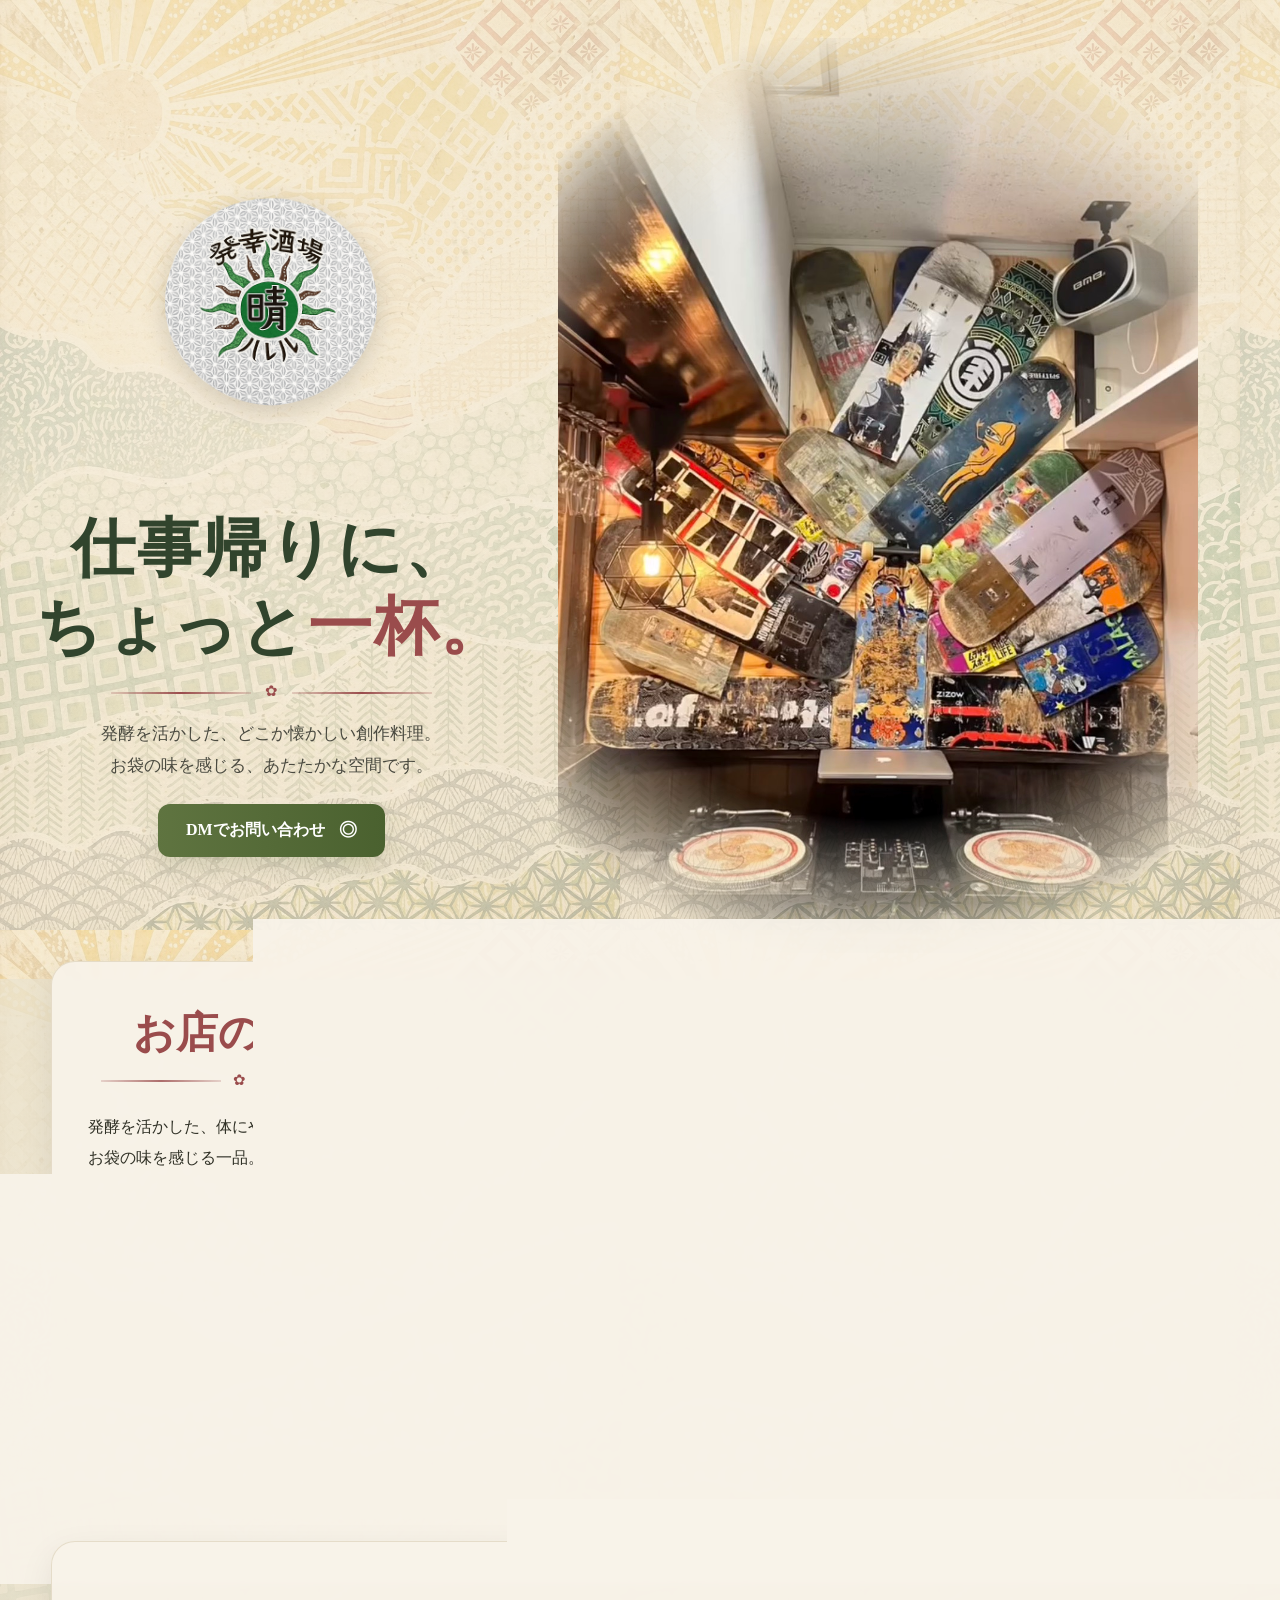
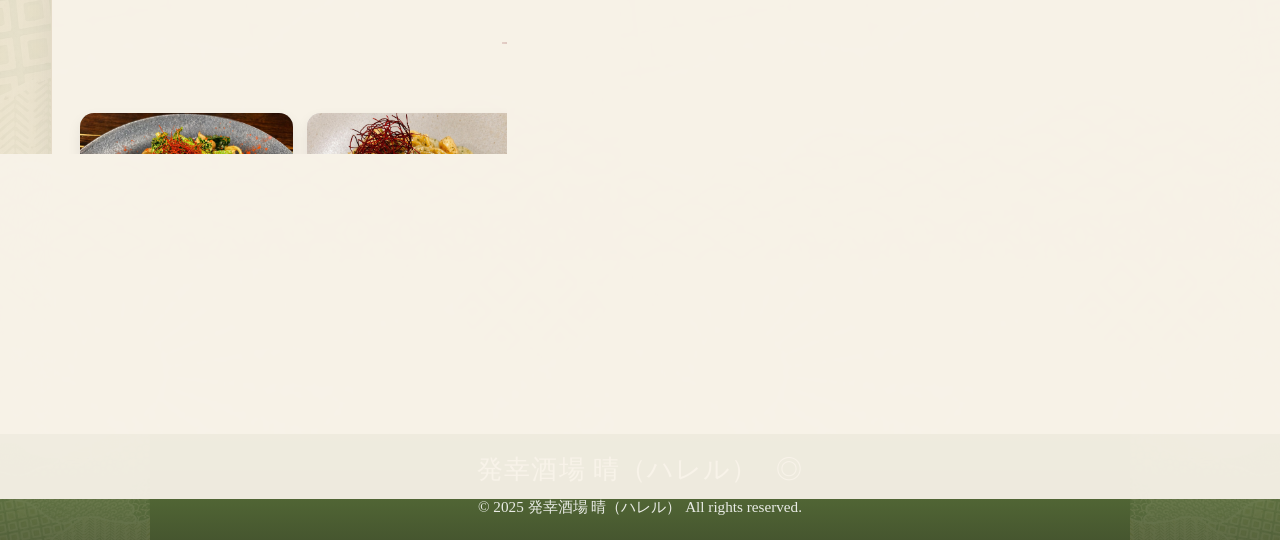
==== index.html @ 7dfde5b2 "Add files via upload" ====
<!DOCTYPE html>
<html lang="ja">
<head>
  <meta charset="UTF-8" />
  <meta name="viewport" content="width=device-width, initial-scale=1.0" />
  <title>発幸酒場 晴（ハレル）</title>
  <link rel="stylesheet" href="style.css" />
</head>
<body>
  <header class="hero">
    <div class="hero-pattern"></div>

    <div class="hero-inner container">
      <div class="hero-copy">

        <img src="logohareru.png" alt="発幸酒場 晴 ロゴ" class="hero-logo-top" />

        <h1>
          仕事帰りに、<br>
          ちょっと<span class="accent">一杯。</span>
        </h1>

        <div class="hero-divider">
          <span></span>
          <i>✿</i>
          <span></span>
        </div>

        <p class="hero-text">
          発酵を活かした、どこか懐かしい創作料理。<br>
          お袋の味を感じる、あたたかな空間です。
        </p>

        <a
          class="button hero-button"
          href="https://www.instagram.com/o.o.hareru.o.o/"
          target="_blank"
          rel="noopener noreferrer"
        >
          DMでお問い合わせ
          <span class="button-icon">◎</span>
        </a>
      </div>

      <div class="hero-visual">
        <img src="image.png" alt="店内写真" class="hero-main-photo" />
      </div>
    </div>
  </header>

  <main class="main-content container">
    <section class="card intro-card">
      <div class="intro-text">
        <h2>お店の魅力</h2>

        <div class="section-divider">
          <span></span>
          <i>✿</i>
          <span></span>
        </div>

        <p>
          発酵を活かした、体にやさしい料理。<br>
          お袋の味を感じる一品。<br><br>
          自然と会話が生まれる距離感。<br>
          初めてでも気軽に立ち寄れる空間です。
        </p>
      </div>

      <div class="intro-image">
        <img src="counter.png" alt="店内カウンター写真" />
      </div>
    </section>

    <section class="card instagram-card" id="instagram">
      <h2>Instagram</h2>

      <div class="section-divider center">
        <span></span>
        <i>✿</i>
        <span></span>
      </div>

      <p class="instagram-lead">最新の料理や店内の様子はこちら</p>

      <div class="insta-gallery">
        <a class="insta-item" href="https://www.instagram.com/p/DUkCSkmCbnB/" target="_blank" rel="noopener noreferrer">
          <img src="insta1.png" alt="Instagram投稿1" />
          <span class="insta-icon">◎</span>
        </a>

        <a class="insta-item" href="https://www.instagram.com/p/DPnCtGzCT6F/" target="_blank" rel="noopener noreferrer">
          <img src="insta2.png" alt="Instagram投稿2" />
          <span class="insta-icon">◎</span>
        </a>

        <a class="insta-item" href="https://www.instagram.com/p/DOKj--diYdX/" target="_blank" rel="noopener noreferrer">
          <img src="insta3.png" alt="Instagram投稿3" />
          <span class="insta-icon">◎</span>
        </a>

        <a class="insta-item" href="https://www.instagram.com/p/DMymsXZzfkd/" target="_blank" rel="noopener noreferrer">
          <img src="insta4.png" alt="Instagram投稿4" />
          <span class="insta-icon">◎</span>
        </a>

        <a class="insta-item" href="https://www.instagram.com/p/DMeZ6A0JCmq/" target="_blank" rel="noopener noreferrer">
          <img src="insta5.png" alt="Instagram投稿5" />
          <span class="insta-icon">◎</span>
        </a>
      </div>

      <a
        class="button instagram-button"
        href="https://www.instagram.com/o.o.hareru.o.o/"
        target="_blank"
        rel="noopener noreferrer"
      >
        Instagramを見る
        <span class="button-arrow">→</span>
      </a>
    </section>
  </main>

  <footer class="footer">
    <div class="footer-inner container">
      <p class="footer-title">
        発幸酒場 晴（ハレル）
        <span>◎</span>
      </p>
      <p class="footer-copy">© 2025 発幸酒場 晴（ハレル） All rights reserved.</p>
    </div>
  </footer>
</body>
</html>
---- style.css ----
:root {
  --bg: #ece5d2;
  --paper: rgba(248, 243, 233, 0.94);
  --green: #556c3d;
  --green-dark: #40522f;
  --red: #9a4c4c;
  --text: #2f3128;
  --muted: #5f5c52;
  --line: rgba(128, 111, 74, 0.2);
  --shadow: 0 12px 35px rgba(0, 0, 0, 0.08);
  --radius: 24px;
}

* {
  box-sizing: border-box;
}

body {
  margin: 0;
  color: var(--text);
  font-family: "Hiragino Mincho ProN", "Yu Mincho", "Noto Serif JP", serif;
  background:
    linear-gradient(rgba(236, 229, 210, 0.88), rgba(236, 229, 210, 0.92)),
    url("pattern_converted.png");
  background-size: auto, 620px;
  background-repeat: repeat;
}

img {
  display: block;
  max-width: 100%;
}

.container {
  width: min(92%, 1320px);
  margin: 0 auto;
}

/* hero */
.hero {
  position: relative;
  overflow: hidden;
  padding: 38px 0 26px;
  min-height: 660px;
}

.hero-logo-top {
  width: 240px;
  margin-bottom: 16px;
  filter: drop-shadow(0 6px 12px rgba(0,0,0,0.15));
}

.hero-pattern {
  position: absolute;
  inset: 0;
  background:
    linear-gradient(rgba(246, 239, 223, 0.72), rgba(246, 239, 223, 0.65)),
    url("pattern_converted.png");
  background-repeat: repeat;
  background-size: auto, 620px;
  opacity: 0.9;
}

.hero-inner {
  position: relative;
  z-index: 1;
  display: grid;
  grid-template-columns: 440px minmax(0, 1fr);
  align-items: center;
  gap: 36px;
}

.hero-copy {
  max-width: 440px;
  display: flex;
  flex-direction: column;
  justify-content: center;
  align-items: center;
  text-align: center;
}

.hero-copy h1 {
  margin: 0;
  font-size: clamp(3.2rem, 5vw, 5rem);
  line-height: 1.22;
  letter-spacing: 0.03em;
  color: #31442d;
  white-space: nowrap;
}

.hero-copy h1 .accent {
  color: var(--red);
}

.hero-text {
  margin: 16px 0 0;
  font-size: 1.08rem;
  line-height: 1.85;
  color: #4a4a40;
  max-width: 420px;
}

.hero-divider {
  display: flex;
  align-items: center;
  justify-content: center;
  gap: 14px;
  margin: 18px 0 0;
  color: var(--red);
}

.hero-divider span {
  display: block;
  width: 140px;
  height: 1.5px;
  background: linear-gradient(
    to right,
    rgba(154, 76, 76, 0.2),
    rgba(154, 76, 76, 1),
    rgba(154, 76, 76, 0.2)
  );
}

.hero-divider i {
  font-style: normal;
  font-size: 0.95rem;
  transform: translateY(-2px);
}

.hero-button {
  margin-top: 22px;
}

.hero-visual {
  position: relative;
  min-height: 570px;
}

.hero-main-photo {
  width: min(100%, 640px);
  margin: 0 auto;
  object-fit: cover;
  filter: saturate(0.98) contrast(1.02);
  mask-image: radial-gradient(circle at center, rgba(0, 0, 0, 1) 58%, rgba(0, 0, 0, 0) 84%);
  -webkit-mask-image: radial-gradient(circle at center, rgba(0, 0, 0, 1) 58%, rgba(0, 0, 0, 0) 84%);
}

/* .hero-logo {
  position: absolute;
  top: 72px;
  left: 50%;
  transform: translateX(-50%);
  width: 200px;
  filter: drop-shadow(0 10px 24px rgba(0, 0, 0, 0.12));
} */

/* buttons */
.button {
  display: inline-flex;
  align-items: center;
  justify-content: center;
  gap: 14px;
  padding: 16px 28px;
  border-radius: 12px;
  background: linear-gradient(90deg, #5f7440 0%, #4a612f 100%);
  color: #fff;
  text-decoration: none;
  font-size: 1rem;
  font-weight: 700;
  box-shadow: 0 10px 20px rgba(85, 108, 61, 0.18);
  transition: transform 0.2s ease, background 0.2s ease;
}

.button:hover {
  transform: translateY(-1px);
  background: linear-gradient(90deg, #4f6336 0%, #3f5229 100%);
}

.button-icon,
.button-arrow {
  font-size: 1.1rem;
  line-height: 1;
}

/* main */
.main-content {
  position: relative;
  z-index: 2;
  margin-top: -18px;
  padding-bottom: 0;
}

.card {
  background: var(--paper);
  border: 1px solid rgba(194, 178, 142, 0.35);
  border-radius: var(--radius);
  box-shadow: var(--shadow);
  backdrop-filter: blur(2px);
}

/* intro */
.intro-card {
  display: grid;
  grid-template-columns: 320px minmax(0, 1fr);
  gap: 34px;
  padding: 28px;
  margin-bottom: 22px;
}

.intro-text {
  padding: 18px 10px 18px 8px;
}

.intro-text h2,
.instagram-card h2 {
  margin: 0;
  text-align: center;
  color: var(--red);
  font-size: clamp(2rem, 3.3vw, 3rem);
  line-height: 1.2;
}

.section-divider {
  display: flex;
  align-items: center;
  gap: 12px;
  margin: 20px 0 0;
  color: var(--red);
}

.section-divider span {
  display: block;
  height: 1.5px;
  width: 120px;
  background: linear-gradient(
    to right,
    rgba(154, 76, 76, 0.2),
    rgba(154, 76, 76, 0.8),
    rgba(154, 76, 76, 0.2)
  );
}

.section-divider i {
  font-style: normal;
  font-size: 0.95rem;
  transform: translateY(-1px);
}

.intro-text .section-divider,
.section-divider.center {
  justify-content: center;
  margin-top: 14px;
}

.intro-text p {
  margin: 22px 0 0;
  font-size: 1rem;
  line-height: 1.9;
  color: #303126;
}

.intro-image img {
  width: 100%;
  height: 500px;
  object-fit: cover;
  object-position: bottom;
  border-radius: 20px;
}

/* instagram */
.instagram-card {
  padding: 28px 28px 30px;
  text-align: center;
}

.instagram-lead {
  margin: 16px 0 22px;
  font-size: 1.05rem;
  color: #424237;
}

.insta-gallery {
  display: grid;
  grid-template-columns: repeat(5, minmax(0, 1fr));
  gap: 14px;
  margin-top: 22px;
}

.insta-item {
  position: relative;
  display: block;
  overflow: hidden;
  border-radius: 14px;
  text-decoration: none;
  aspect-ratio: 1 / 1;
  background: #ddd;
  box-shadow: 0 6px 14px rgba(0, 0, 0, 0.08);
}

.insta-item img {
  width: 100%;
  height: 100%;
  object-fit: cover;
  transition: transform 0.25s ease;
}

.insta-item:hover img {
  transform: scale(1.04);
}

.insta-icon {
  position: absolute;
  right: 10px;
  bottom: 10px;
  width: 28px;
  height: 28px;
  border-radius: 999px;
  background: rgba(0, 0, 0, 0.55);
  color: #fff;
  display: flex;
  align-items: center;
  justify-content: center;
  font-size: 0.85rem;
}

.instagram-button {
  margin: 24px auto 0;
  min-width: 340px;
}

/* footer */
.footer {
  margin-top: 0;
  position: relative;
  overflow: hidden;
  background: linear-gradient(180deg, #617d3d 0%, #46562f 100%);
  color: #fff;
}

.footer::before,
.footer::after {
  content: "";
  position: absolute;
  bottom: -20px;
  width: 180px;
  height: 180px;
  background: url("pattern_converted.png") center/cover no-repeat;
  opacity: 0.16;
  filter: grayscale(0.2);
}

.footer::before {
  left: -30px;
}

.footer::after {
  right: -30px;
  transform: scaleX(-1);
}

.footer-inner {
  position: relative;
  z-index: 1;
  padding: 18px 0 22px;
  text-align: center;
}

.footer-title {
  margin: 0;
  font-size: 1.6rem;
  letter-spacing: 0.04em;
  color: #f8f2e7;
}

.footer-title span {
  margin-left: 10px;
}

.footer-copy {
  margin: 10px 0 0;
  font-size: 0.95rem;
  color: rgba(255, 255, 255, 0.88);
}

/* responsive */
@media (max-width: 1200px) {
  .hero-inner {
    grid-template-columns: 1fr;
    text-align: center;
  }

  .hero-copy {
    padding-top: 18px;
  }

  .hero-visual {
    min-height: auto;
  }

  .hero-logo {
    top: 50px;
  }

  .hero-main-photo {
    width: min(100%, 560px);
  }

  .intro-card {
    grid-template-columns: 1fr;
  }

  .insta-gallery {
    grid-template-columns: repeat(3, minmax(0, 1fr));
  }
}

@media (max-width: 767px) {
  body {
    background-size: auto, 420px;
  }

  .hero {
    min-height: auto;
    padding: 24px 0 20px;
  }

  .hero-inner {
    gap: 18px;
  }

  .hero-copy {
    order: 2;
    padding-top: 0;
  }

  .hero-visual {
    order: 1;
  }

  .hero-copy h1 {
    font-size: 2.5rem;
    white-space: normal;
  }

  .hero-divider span,
  .section-divider span {
    width: 72px;
  }

  .hero-main-photo {
    width: 100%;
  }

  .hero-logo {
    top: 34px;
    width: 150px;
  }

  .button,
  .instagram-button {
    width: 100%;
    min-width: 0;
  }

  .intro-card,
  .instagram-card {
    padding: 20px;
  }

  .intro-text p,
  .instagram-lead,
  .hero-text {
    font-size: 1rem;
  }

  .insta-gallery {
    grid-template-columns: repeat(2, minmax(0, 1fr));
    gap: 10px;
  }

  .footer-title {
    font-size: 1.3rem;
  }

  .footer-copy {
    font-size: 0.85rem;
  }
}
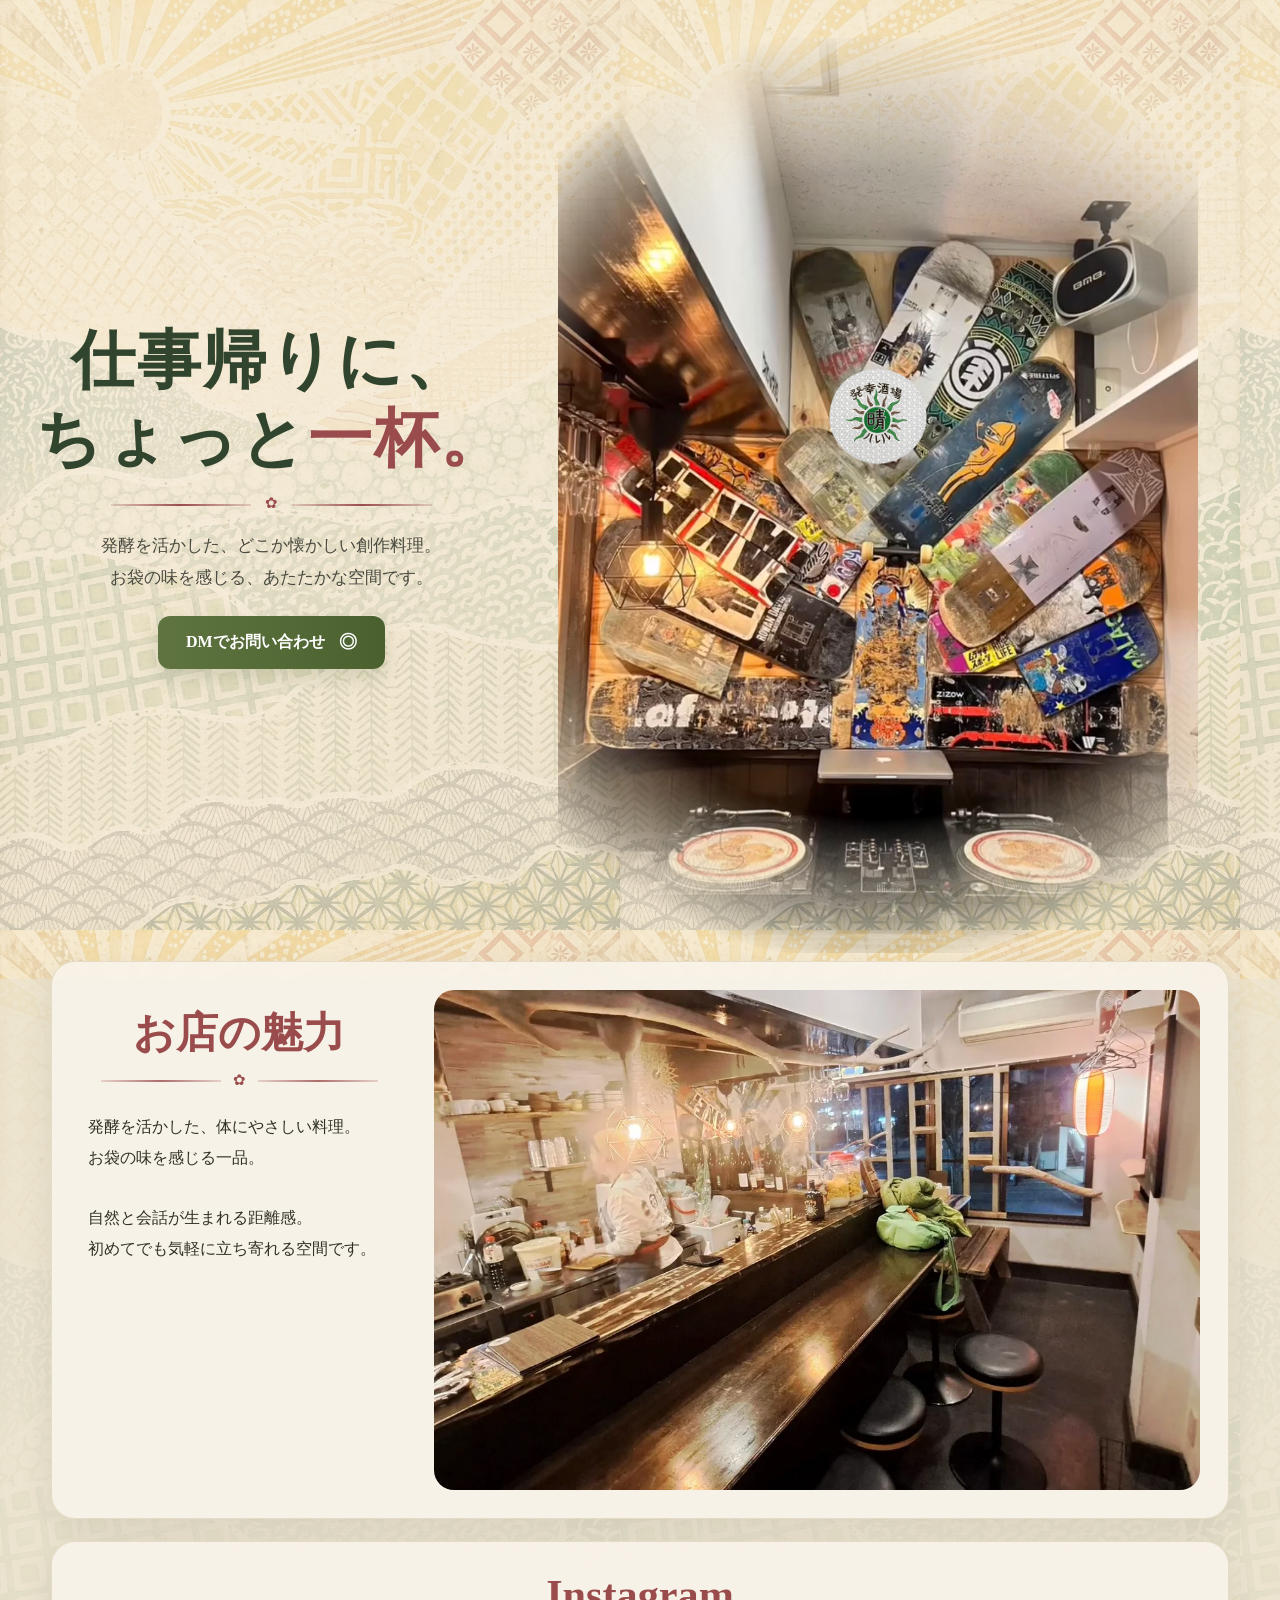
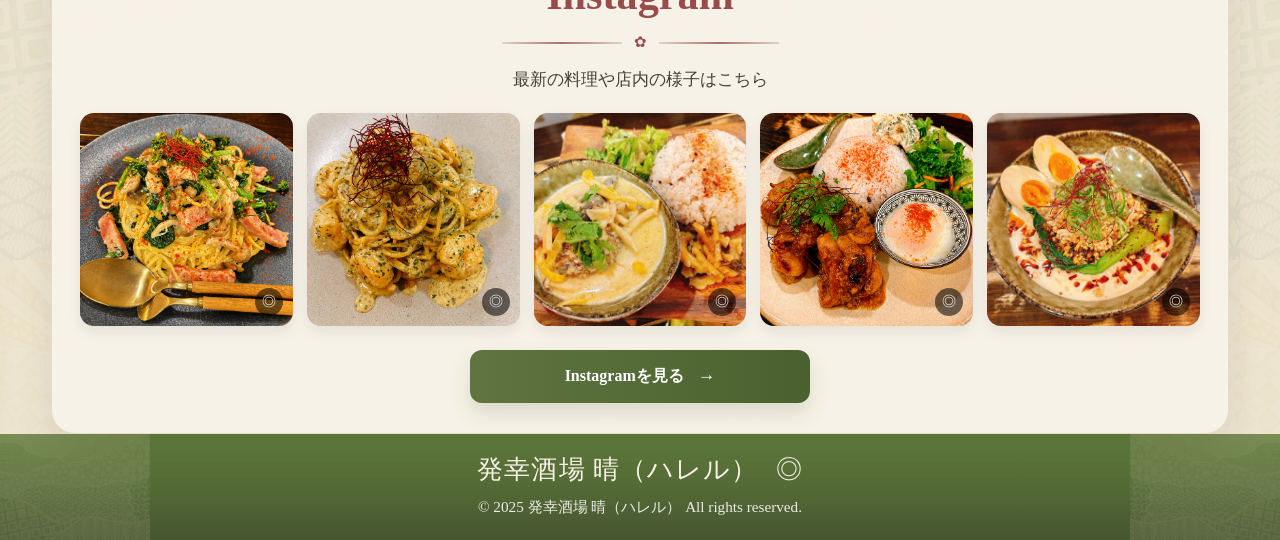
==== commit 3bf4c43f: "Add files via upload" ====
--- a/index.html
+++ b/index.html
@@ -12,8 +12,6 @@
 
     <div class="hero-inner container">
       <div class="hero-copy">
-
-        <img src="logohareru.png" alt="発幸酒場 晴 ロゴ" class="hero-logo-top" />
 
         <h1>
           仕事帰りに、<br>
@@ -44,6 +42,7 @@
 
       <div class="hero-visual">
         <img src="image.png" alt="店内写真" class="hero-main-photo" />
+        <img src="logohareru.png" alt="発幸酒場 晴 ロゴ" class="hero-logo" />
       </div>
     </div>
   </header>
--- a/style.css
+++ b/style.css
@@ -44,12 +44,6 @@
   min-height: 660px;
 }
 
-.hero-logo-top {
-  width: 240px;
-  margin-bottom: 16px;
-  filter: drop-shadow(0 6px 12px rgba(0,0,0,0.15));
-}
-
 .hero-pattern {
   position: absolute;
   inset: 0;
@@ -136,6 +130,7 @@
   min-height: 570px;
 }
 
+
 .hero-main-photo {
   width: min(100%, 640px);
   margin: 0 auto;
@@ -145,14 +140,15 @@
   -webkit-mask-image: radial-gradient(circle at center, rgba(0, 0, 0, 1) 58%, rgba(0, 0, 0, 0) 84%);
 }
 
-/* .hero-logo {
+.hero-logo {
   position: absolute;
-  top: 72px;
+  top: 42%;
   left: 50%;
-  transform: translateX(-50%);
-  width: 200px;
-  filter: drop-shadow(0 10px 24px rgba(0, 0, 0, 0.12));
-} */
+  transform: translate(-50%, -50%);
+  width: 110px;
+  z-index: 2;
+  filter: drop-shadow(0 10px 24px rgba(0, 0, 0, 0.15));
+}
 
 /* buttons */
 .button {
@@ -195,7 +191,9 @@
   border: 1px solid rgba(194, 178, 142, 0.35);
   border-radius: var(--radius);
   box-shadow: var(--shadow);
+
   backdrop-filter: blur(2px);
+  -webkit-backdrop-filter: blur(2px);
 }
 
 /* intro */
@@ -397,13 +395,21 @@
     min-height: auto;
   }
 
-  .hero-logo {
-    top: 50px;
-  }
-
   .hero-main-photo {
     width: min(100%, 560px);
   }
+
+  .hero-logo {
+  position: absolute;
+  top: 40%;
+  left: 50%;
+  transform: translate(-50%, -50%);
+  
+  width: 110px;
+  z-index: 2;
+
+  filter: drop-shadow(0 12px 28px rgba(0, 0, 0, 0.25));
+}
 
   .intro-card {
     grid-template-columns: 1fr;
@@ -435,6 +441,7 @@
 
   .hero-visual {
     order: 1;
+    min-height: auto;
   }
 
   .hero-copy h1 {
@@ -452,8 +459,13 @@
   }
 
   .hero-logo {
-    top: 34px;
-    width: 150px;
+    width: 82px;
+    top: 40%;
+  }
+
+  .hero-button {
+    margin-top: 22px;
+    margin-bottom: 36px;
   }
 
   .button,
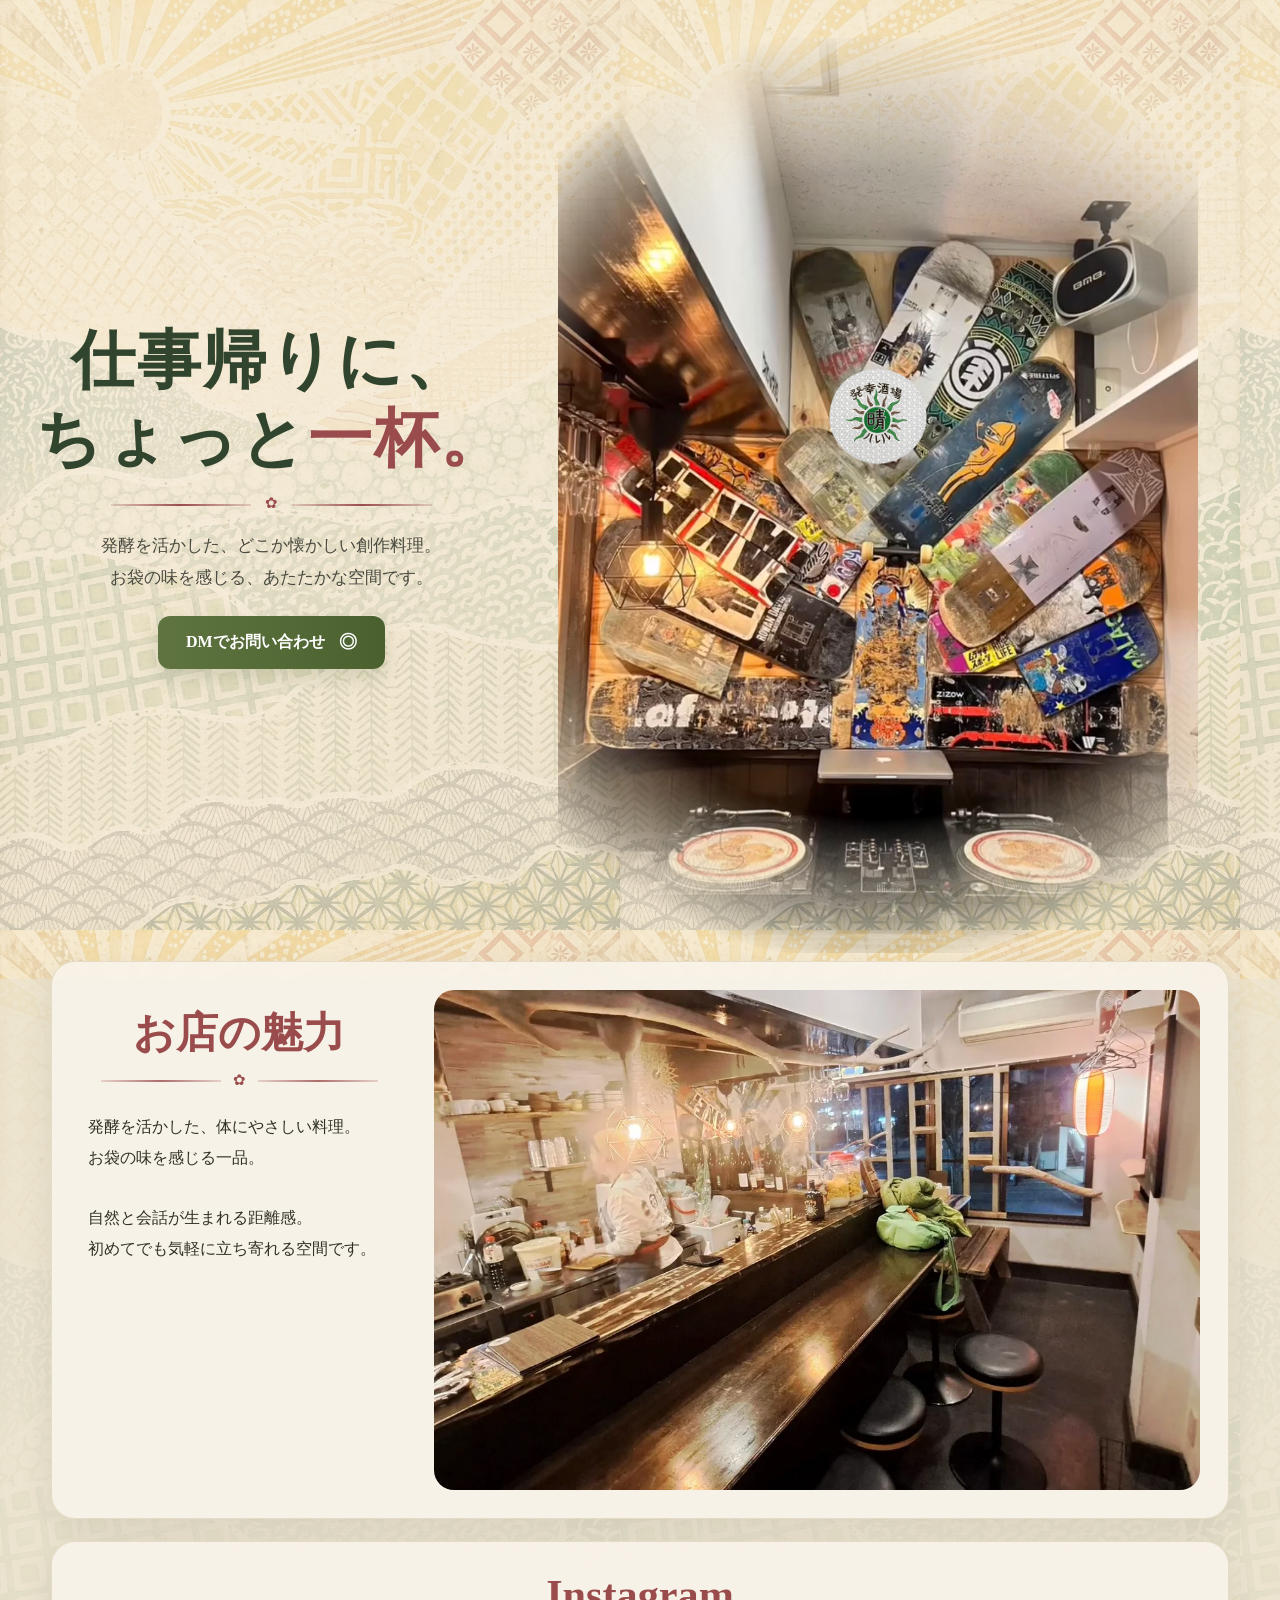
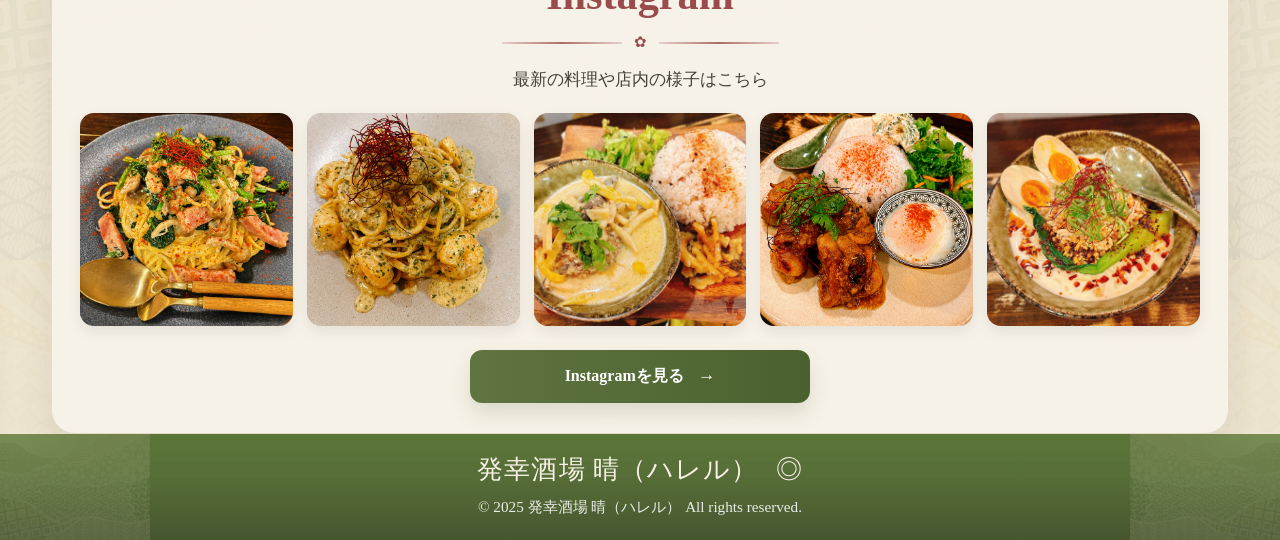
==== commit c8a6778e: "Add files via upload" ====
--- a/index.html
+++ b/index.html
@@ -85,27 +85,22 @@
       <div class="insta-gallery">
         <a class="insta-item" href="https://www.instagram.com/p/DUkCSkmCbnB/" target="_blank" rel="noopener noreferrer">
           <img src="insta1.png" alt="Instagram投稿1" />
-          <span class="insta-icon">◎</span>
         </a>
 
         <a class="insta-item" href="https://www.instagram.com/p/DPnCtGzCT6F/" target="_blank" rel="noopener noreferrer">
           <img src="insta2.png" alt="Instagram投稿2" />
-          <span class="insta-icon">◎</span>
         </a>
 
         <a class="insta-item" href="https://www.instagram.com/p/DOKj--diYdX/" target="_blank" rel="noopener noreferrer">
           <img src="insta3.png" alt="Instagram投稿3" />
-          <span class="insta-icon">◎</span>
         </a>
 
         <a class="insta-item" href="https://www.instagram.com/p/DMymsXZzfkd/" target="_blank" rel="noopener noreferrer">
           <img src="insta4.png" alt="Instagram投稿4" />
-          <span class="insta-icon">◎</span>
         </a>
 
         <a class="insta-item" href="https://www.instagram.com/p/DMeZ6A0JCmq/" target="_blank" rel="noopener noreferrer">
           <img src="insta5.png" alt="Instagram投稿5" />
-          <span class="insta-icon">◎</span>
         </a>
       </div>
 
@@ -131,4 +126,4 @@
     </div>
   </footer>
 </body>
-</html>+</html>
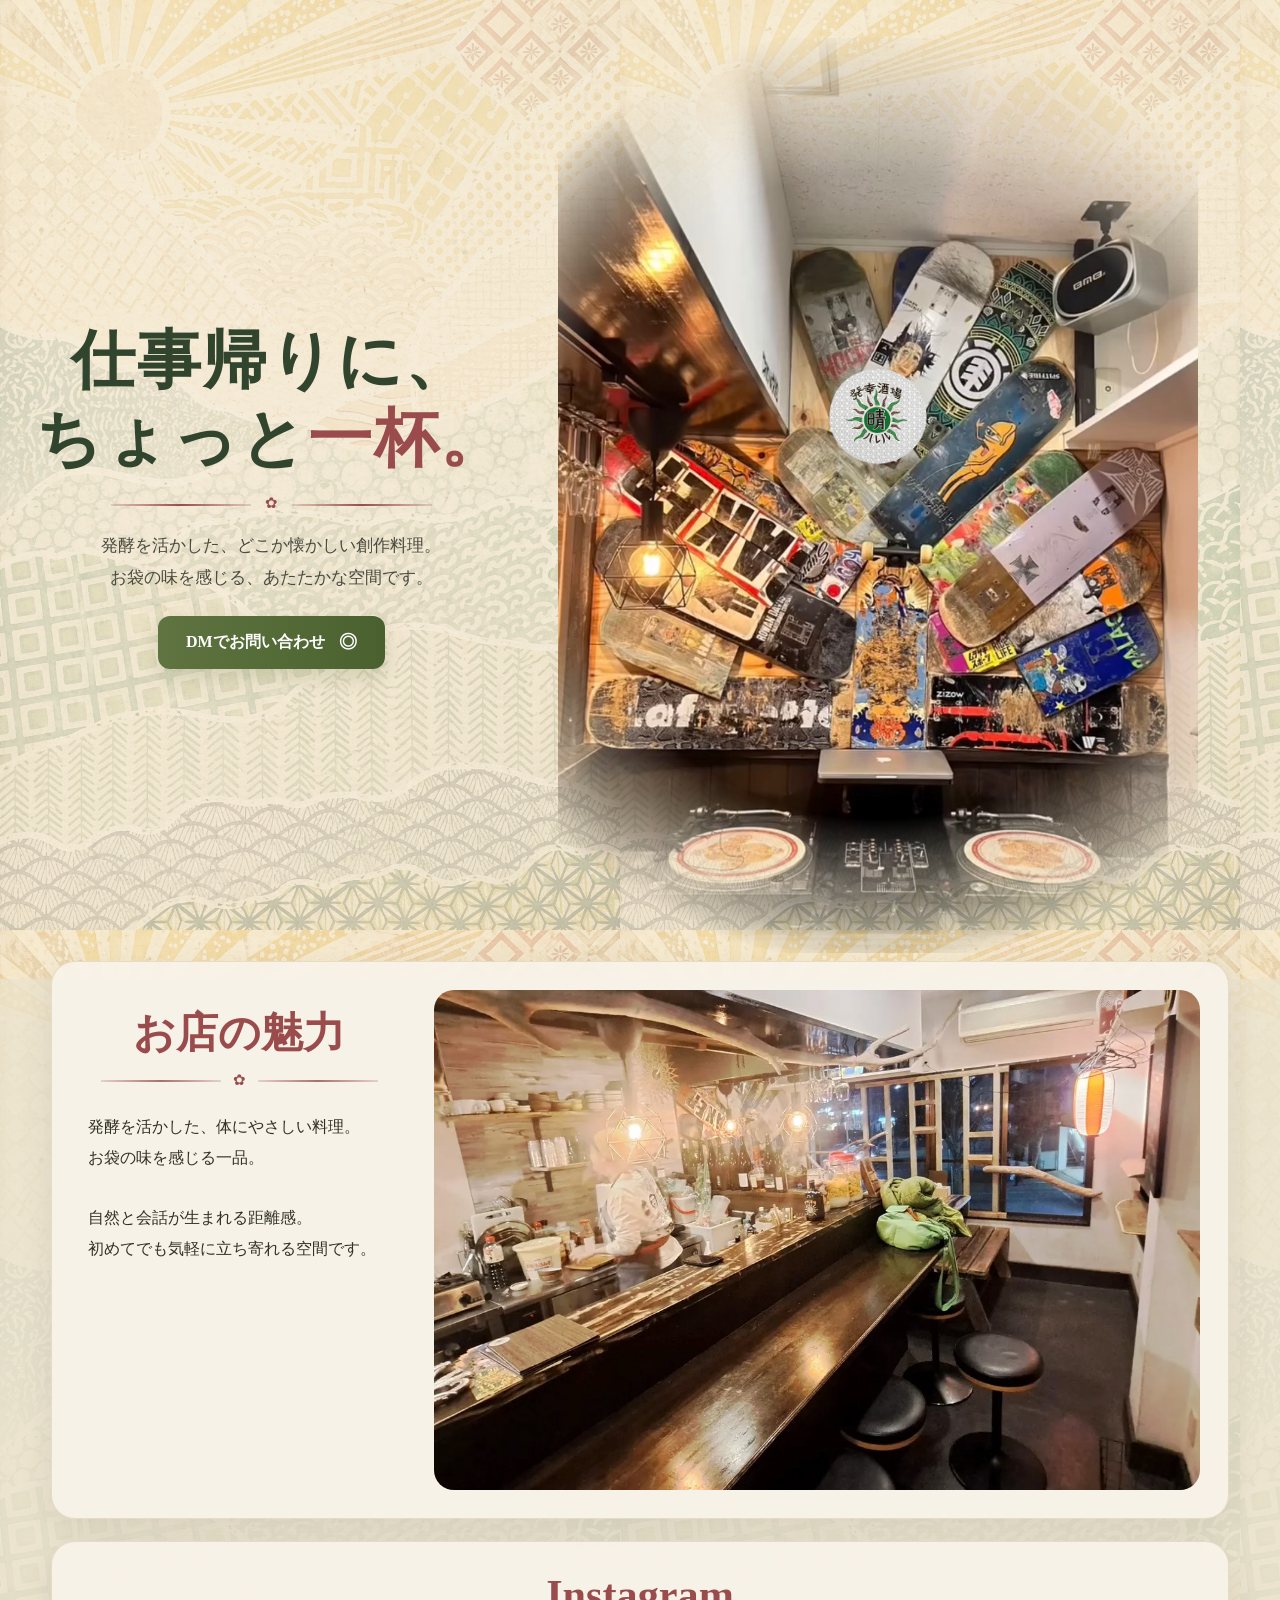
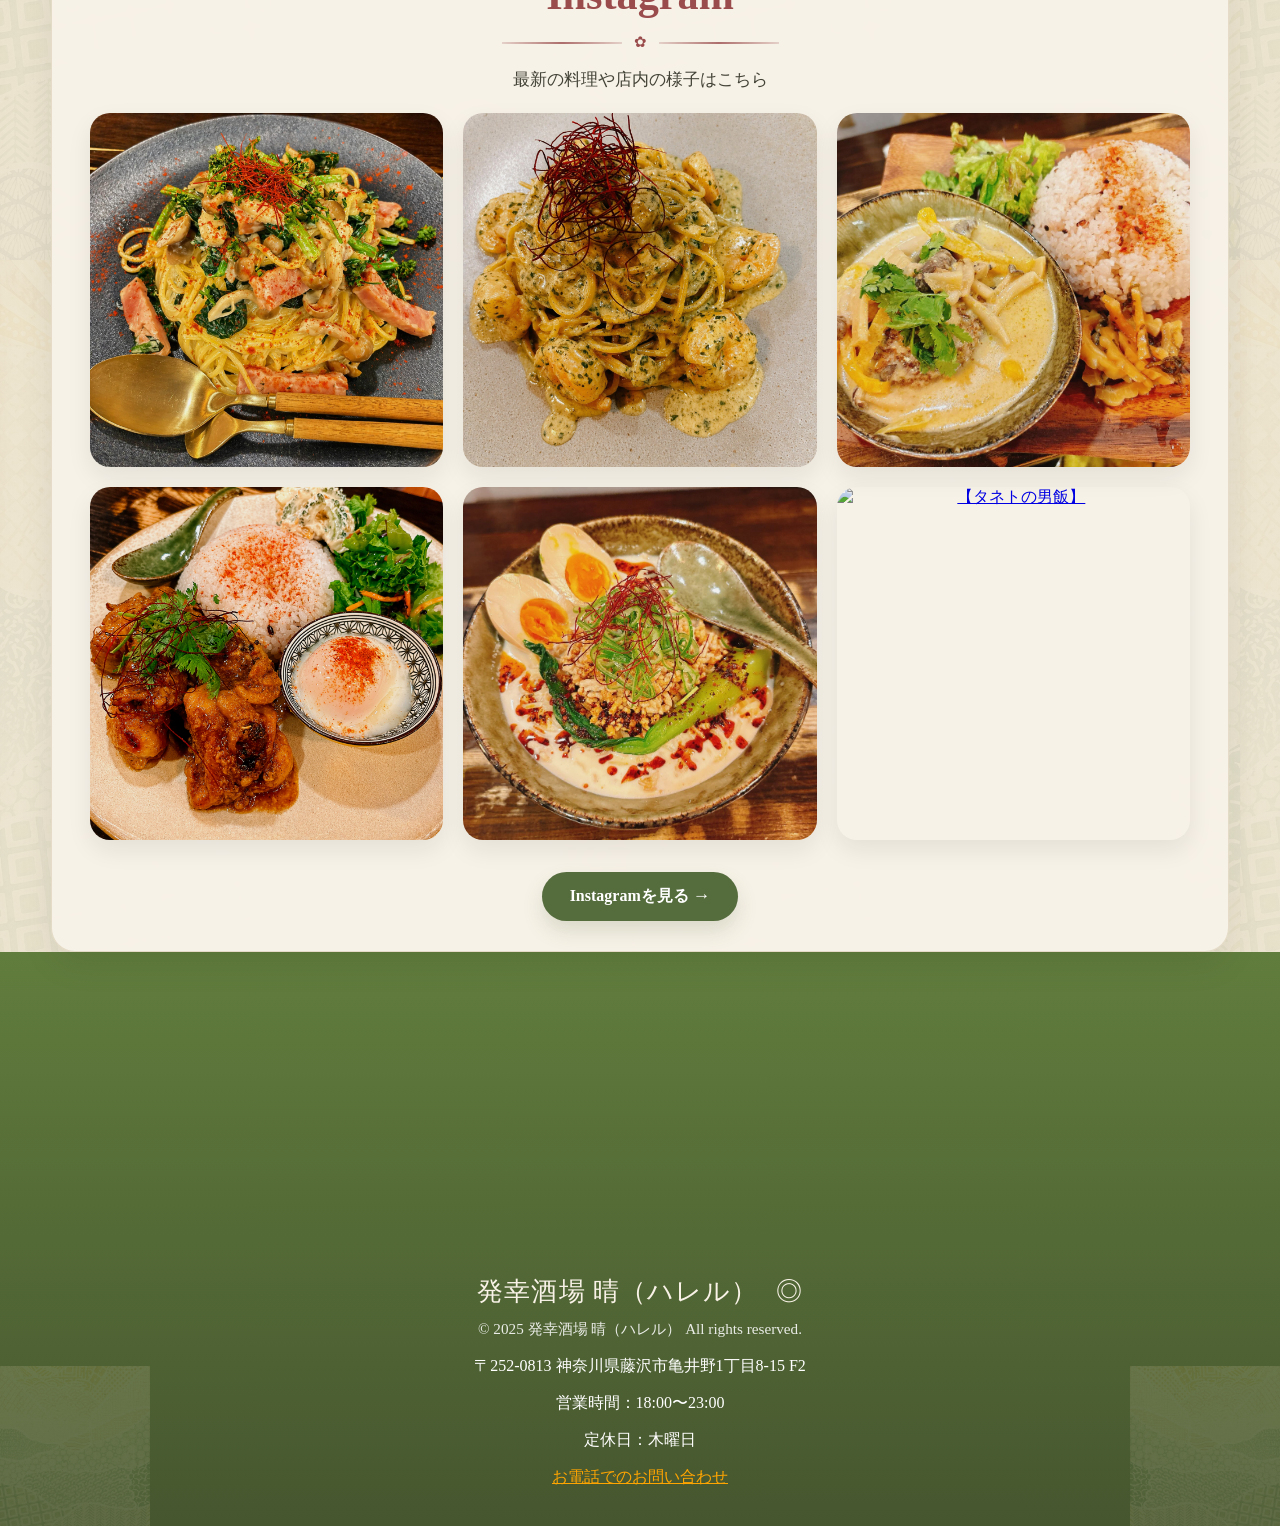
==== commit 47c284ea: "Add files via upload" ====
--- a/index.html
+++ b/index.html
@@ -3,9 +3,25 @@
 <head>
   <meta charset="UTF-8" />
   <meta name="viewport" content="width=device-width, initial-scale=1.0" />
-  <title>発幸酒場 晴（ハレル）</title>
+
+  <title>発幸酒場 晴（ハレル）｜六会日大前駅近くの居酒屋</title>
+  <meta name="description" content="六会日大前駅徒歩3分。発酵を活かした体にやさしい料理と日替わりメニュー、お酒が楽しめる発幸酒場 晴（ハレル）。仕事帰りに気軽に立ち寄れる居酒屋です。" />
+  <link rel="canonical" href="https://nozojj.github.io/hareru-izakaya-site/" />
+
+  <meta property="og:title" content="発幸酒場 晴（ハレル）｜六会日大前駅近くの居酒屋" />
+  <meta property="og:description" content="発酵を活かした体にやさしい料理と日替わりメニュー、お酒が楽しめる居酒屋。" />
+  <meta property="og:image" content="https://nozojj.github.io/hareru-izakaya-site/ogp.jpg" />
+  <meta property="og:url" content="https://nozojj.github.io/hareru-izakaya-site/" />
+  <meta property="og:type" content="website" />
+  <meta property="og:site_name" content="発幸酒場 晴（ハレル）" />
+  <meta property="og:locale" content="ja_JP" />
+
+  <meta name="twitter:card" content="summary_large_image" />
+
+  <link rel="icon" type="image/png" href="favicon.png" />
   <link rel="stylesheet" href="style.css" />
 </head>
+
 <body>
   <header class="hero">
     <div class="hero-pattern"></div>
@@ -83,24 +99,28 @@
       <p class="instagram-lead">最新の料理や店内の様子はこちら</p>
 
       <div class="insta-gallery">
-        <a class="insta-item" href="https://www.instagram.com/p/DUkCSkmCbnB/" target="_blank" rel="noopener noreferrer">
-          <img src="insta1.png" alt="Instagram投稿1" />
+        <a class="insta-item" href="https://www.instagram.com/o.o.hareru.o.o/" target="_blank" rel="noopener noreferrer">
+          <img src="insta1.png" alt="【タネトの男飯】" />
         </a>
 
-        <a class="insta-item" href="https://www.instagram.com/p/DPnCtGzCT6F/" target="_blank" rel="noopener noreferrer">
-          <img src="insta2.png" alt="Instagram投稿2" />
+        <a class="insta-item" href="https://www.instagram.com/o.o.hareru.o.o/" target="_blank" rel="noopener noreferrer">
+          <img src="insta2.png" alt="自家製バジルペースト 和風にんにくエビクリームジェノベーゼパスタ" />
         </a>
 
-        <a class="insta-item" href="https://www.instagram.com/p/DOKj--diYdX/" target="_blank" rel="noopener noreferrer">
-          <img src="insta3.png" alt="Instagram投稿3" />
+        <a class="insta-item" href="https://www.instagram.com/o.o.hareru.o.o/" target="_blank" rel="noopener noreferrer">
+          <img src="insta3.png" alt="きのこ味噌グリーンカレー 煮込みハンバーグ" />
         </a>
 
-        <a class="insta-item" href="https://www.instagram.com/p/DMymsXZzfkd/" target="_blank" rel="noopener noreferrer">
-          <img src="insta4.png" alt="Instagram投稿4" />
+        <a class="insta-item" href="https://www.instagram.com/o.o.hareru.o.o/" target="_blank" rel="noopener noreferrer">
+          <img src="insta4.png" alt="醤油麹タンドリーチキン" />
         </a>
 
-        <a class="insta-item" href="https://www.instagram.com/p/DMeZ6A0JCmq/" target="_blank" rel="noopener noreferrer">
-          <img src="insta5.png" alt="Instagram投稿5" />
+        <a class="insta-item" href="https://www.instagram.com/o.o.hareru.o.o/" target="_blank" rel="noopener noreferrer">
+          <img src="insta5.png" alt="冷やし豆乳たんたん麺" />
+        </a>
+
+        <a class="insta-item" href="https://www.instagram.com/o.o.hareru.o.o/" target="_blank" rel="noopener noreferrer">
+          <img src="insta6.png" alt="【タネトの男飯】" />
         </a>
       </div>
 
@@ -118,11 +138,16 @@
 
   <footer class="footer">
     <div class="footer-inner container">
+      <iframe src="https://www.google.com/maps/embed?pb=!1m18!1m12!1m3!1d203.3039833278567!2d139.47133561794013!3d35.38383555094961!2m3!1f0!2f0!3f0!3m2!1i1024!2i768!4f13.1!3m3!1m2!1s0x601851a195106abb%3A0xd356139237eff7a1!2z55m65bm46YWS5aC0IOaZtOOAkOODj-ODrOODq-OAkQ!5e0!3m2!1sja!2sjp!4v1776880212217!5m2!1sja!2sjp" width="100%" height="300" style="border:0;" allowfullscreen="" loading="lazy" referrerpolicy="no-referrer-when-downgrade"></iframe>
       <p class="footer-title">
         発幸酒場 晴（ハレル）
         <span>◎</span>
       </p>
       <p class="footer-copy">© 2025 発幸酒場 晴（ハレル） All rights reserved.</p>
+      <p>〒252-0813 神奈川県藤沢市亀井野1丁目8-15 F2</p>
+      <p>営業時間：18:00〜23:00</p>
+      <p>定休日：木曜日</p>
+      <p><a href="tel:0466669633" class="footer-address">お電話でのお問い合わせ</a></p>
     </div>
   </footer>
 </body>
--- a/style.css
+++ b/style.css
@@ -25,6 +25,8 @@
   background-size: auto, 620px;
   background-repeat: repeat;
 }
+
+
 
 img {
   display: block;
@@ -278,32 +280,48 @@
 }
 
 .insta-gallery {
+  max-width: 1100px;
+  margin: 0 auto;
   display: grid;
-  grid-template-columns: repeat(5, minmax(0, 1fr));
-  gap: 14px;
-  margin-top: 22px;
+  grid-template-columns: repeat(3, 1fr);
+  gap: 20px;
 }
 
 .insta-item {
-  position: relative;
   display: block;
   overflow: hidden;
-  border-radius: 14px;
-  text-decoration: none;
-  aspect-ratio: 1 / 1;
-  background: #ddd;
-  box-shadow: 0 6px 14px rgba(0, 0, 0, 0.08);
+  border-radius: 20px;
+  box-shadow: 0 10px 24px rgba(0, 0, 0, 0.08);
 }
 
 .insta-item img {
   width: 100%;
   height: 100%;
+  aspect-ratio: 1 / 1;
   object-fit: cover;
-  transition: transform 0.25s ease;
+  display: block;
+  transition: transform 0.4s ease;
+  filter: brightness(0.95);
 }
 
 .insta-item:hover img {
-  transform: scale(1.04);
+  transform: scale(1.05);
+}
+
+/* ボタン */
+.instagram-button {
+  display: inline-block;
+  margin: 32px auto 0;
+  padding: 14px 28px;
+  border-radius: 999px;
+  background: #556c3d;
+  color: #fff;
+  text-decoration: none;
+  font-weight: bold;
+}
+
+.instagram-button:hover {
+  background: #40522f;
 }
 
 .insta-icon {
@@ -321,10 +339,6 @@
   font-size: 0.85rem;
 }
 
-.instagram-button {
-  margin: 24px auto 0;
-  min-width: 340px;
-}
 
 /* footer */
 .footer {
@@ -380,6 +394,11 @@
   color: rgba(255, 255, 255, 0.88);
 }
 
+.footer-address {
+  color: orange;
+}
+
+
 /* responsive */
 @media (max-width: 1200px) {
   .hero-inner {
@@ -420,7 +439,7 @@
   }
 }
 
-@media (max-width: 767px) {
+@media (max-width: 768px) {
   body {
     background-size: auto, 420px;
   }
@@ -486,8 +505,8 @@
   }
 
   .insta-gallery {
-    grid-template-columns: repeat(2, minmax(0, 1fr));
-    gap: 10px;
+    grid-template-columns: 1fr;
+    gap: 12px;
   }
 
   .footer-title {
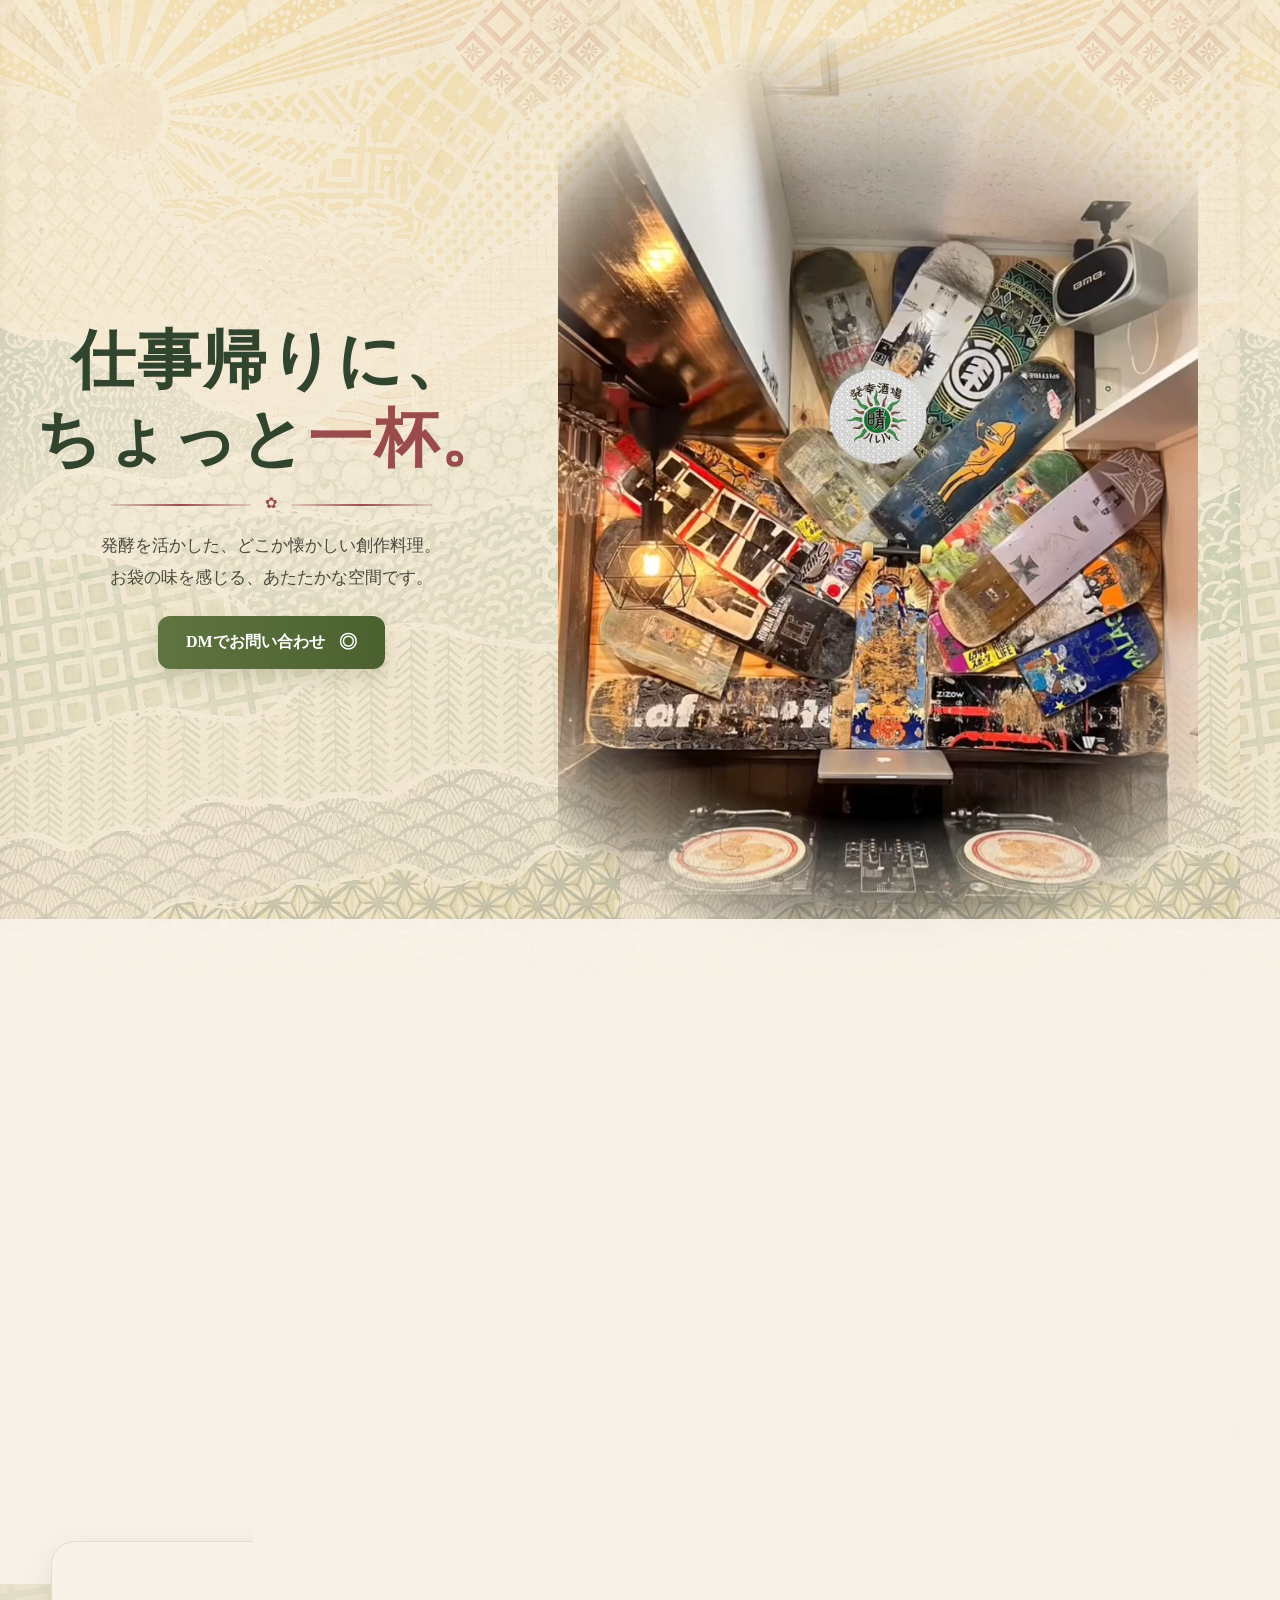
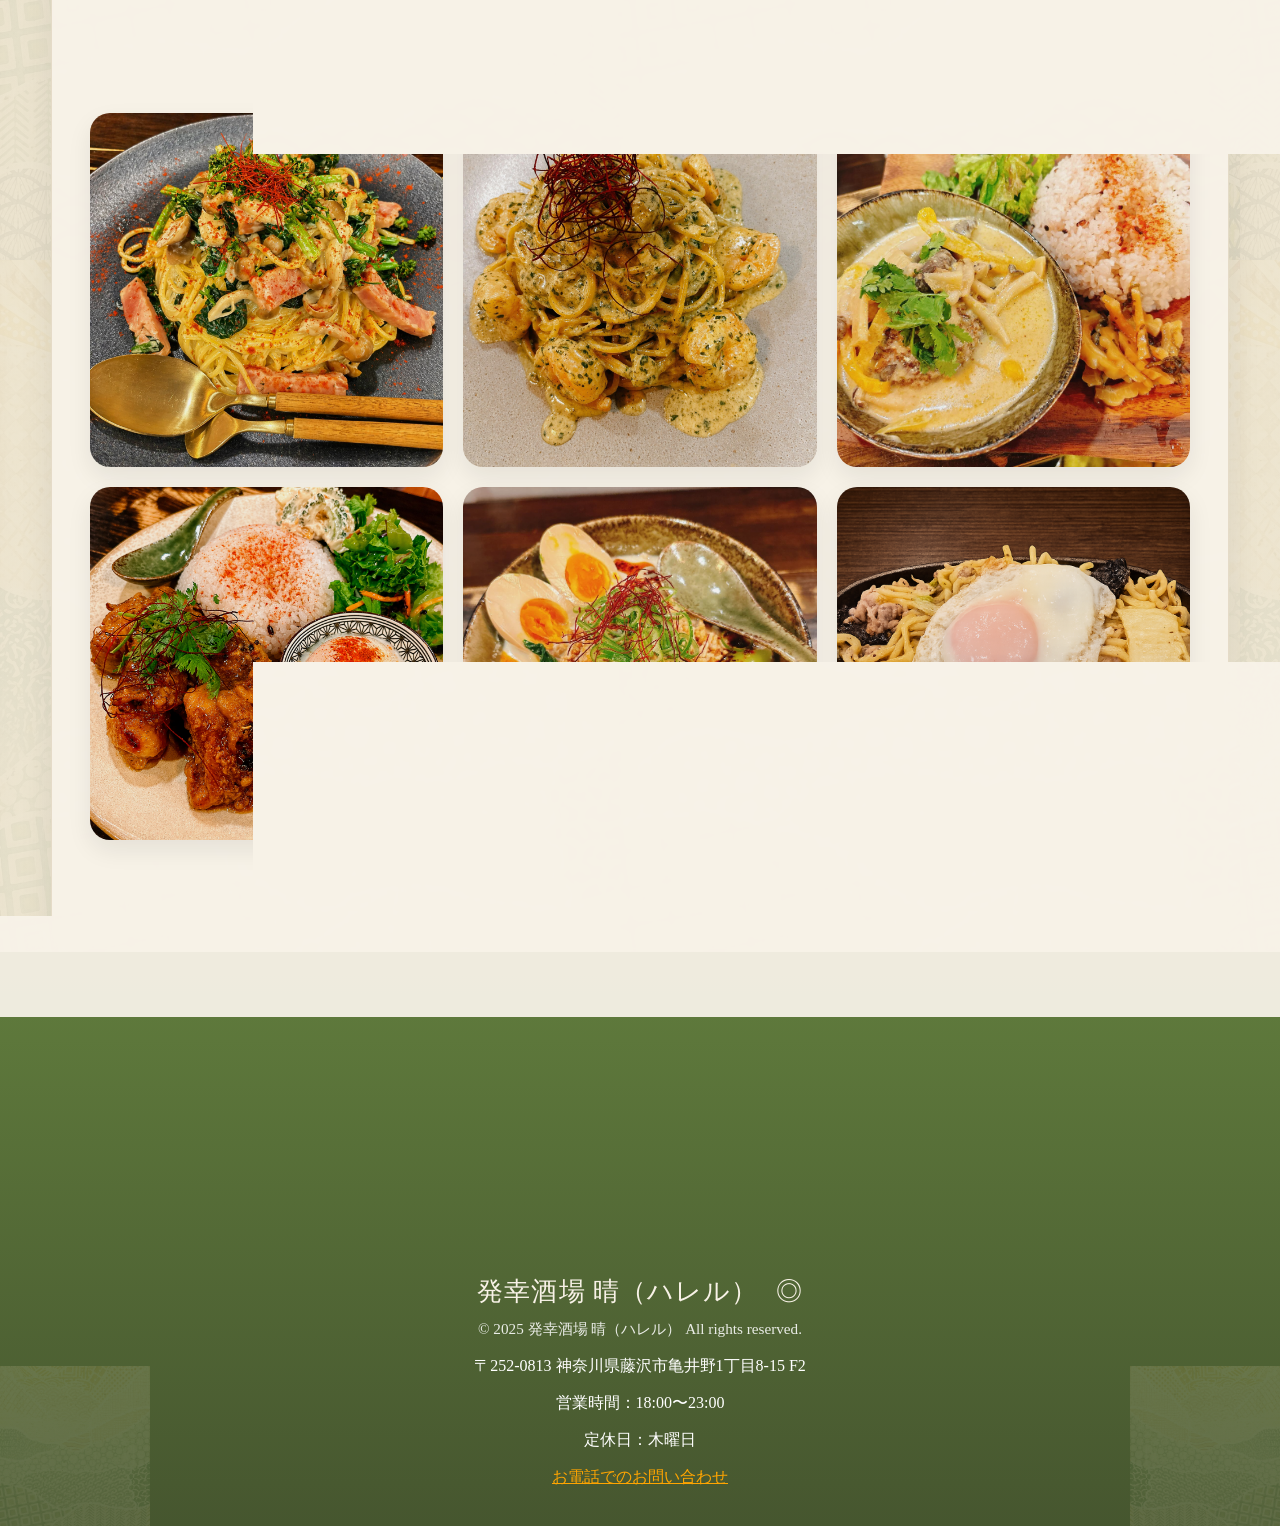
==== commit 122bf1ef: "Add files via upload" ====
--- a/index.html
+++ b/index.html
@@ -10,7 +10,7 @@
 
   <meta property="og:title" content="発幸酒場 晴（ハレル）｜六会日大前駅近くの居酒屋" />
   <meta property="og:description" content="発酵を活かした体にやさしい料理と日替わりメニュー、お酒が楽しめる居酒屋。" />
-  <meta property="og:image" content="https://nozojj.github.io/hareru-izakaya-site/ogp.jpg" />
+  <meta property="og:image" content="https://nozojj.github.io/hareru-izakaya-site/ogp.png" />
   <meta property="og:url" content="https://nozojj.github.io/hareru-izakaya-site/" />
   <meta property="og:type" content="website" />
   <meta property="og:site_name" content="発幸酒場 晴（ハレル）" />
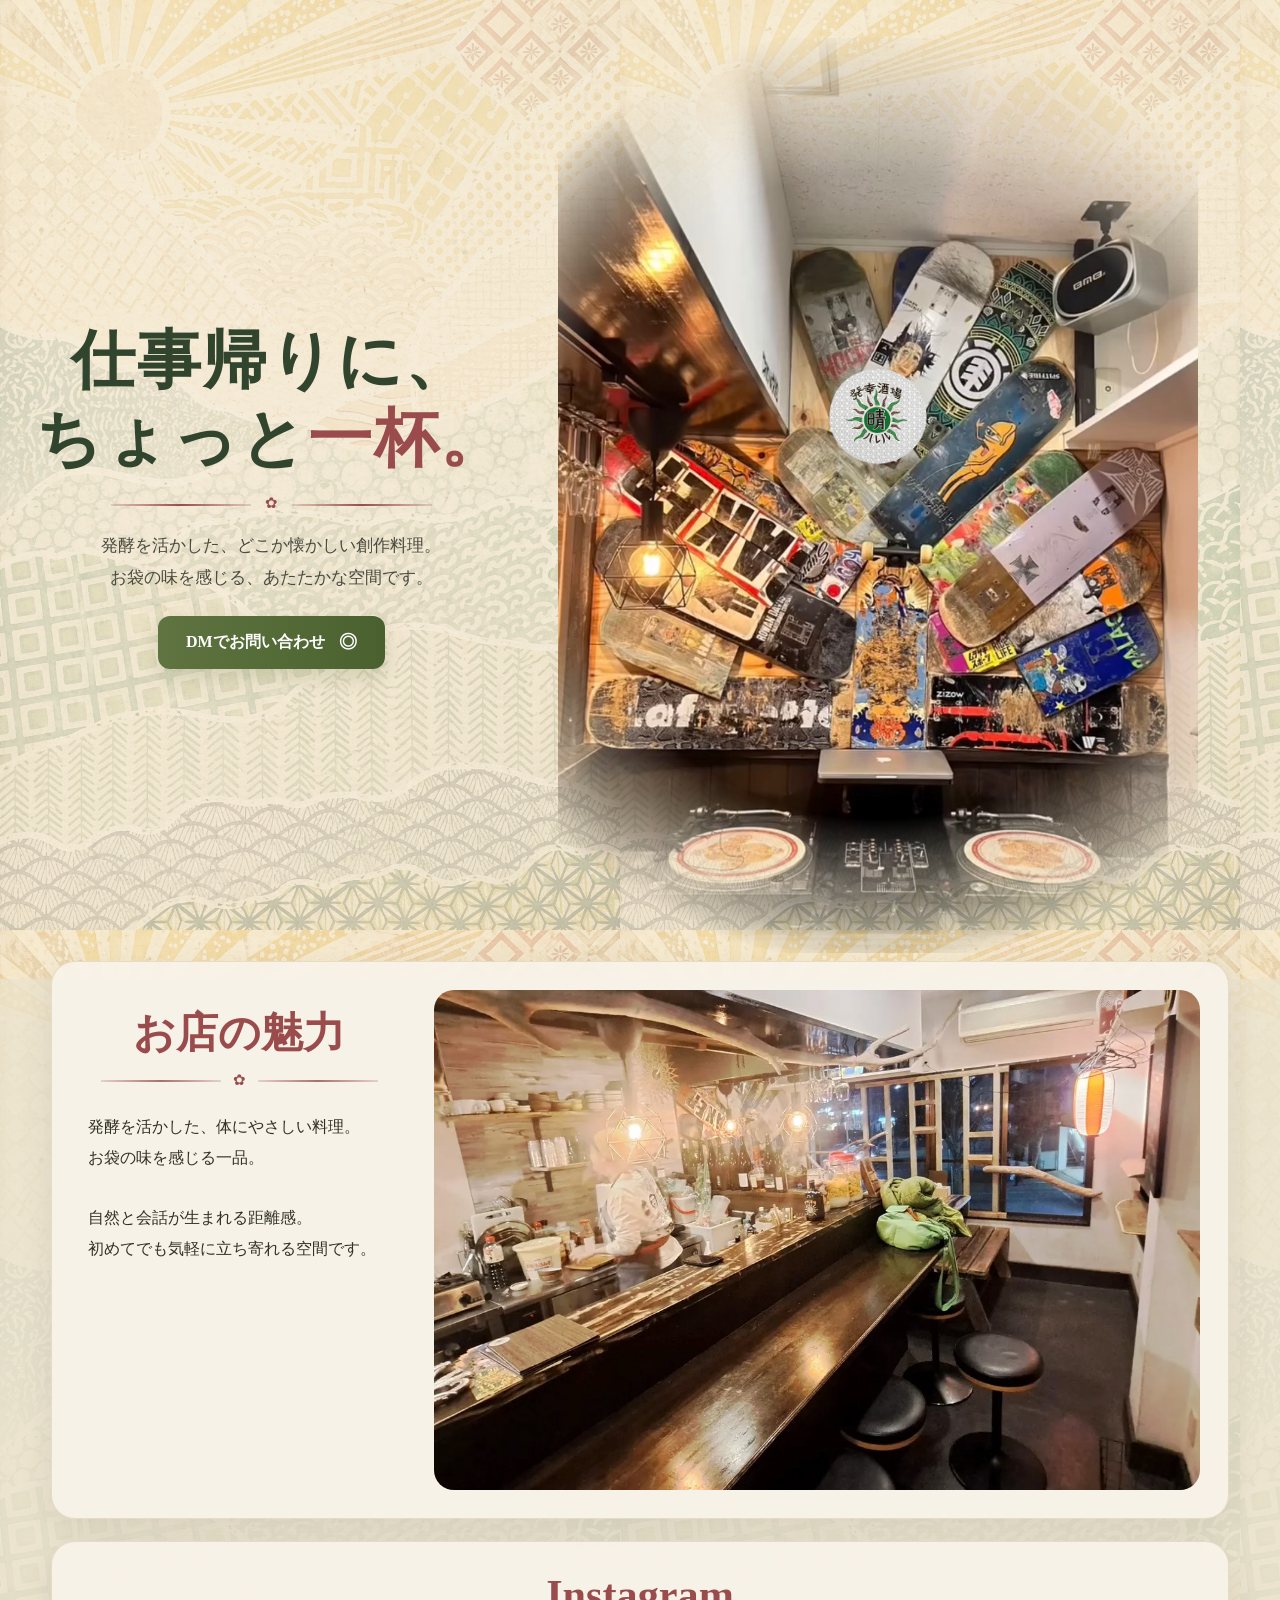
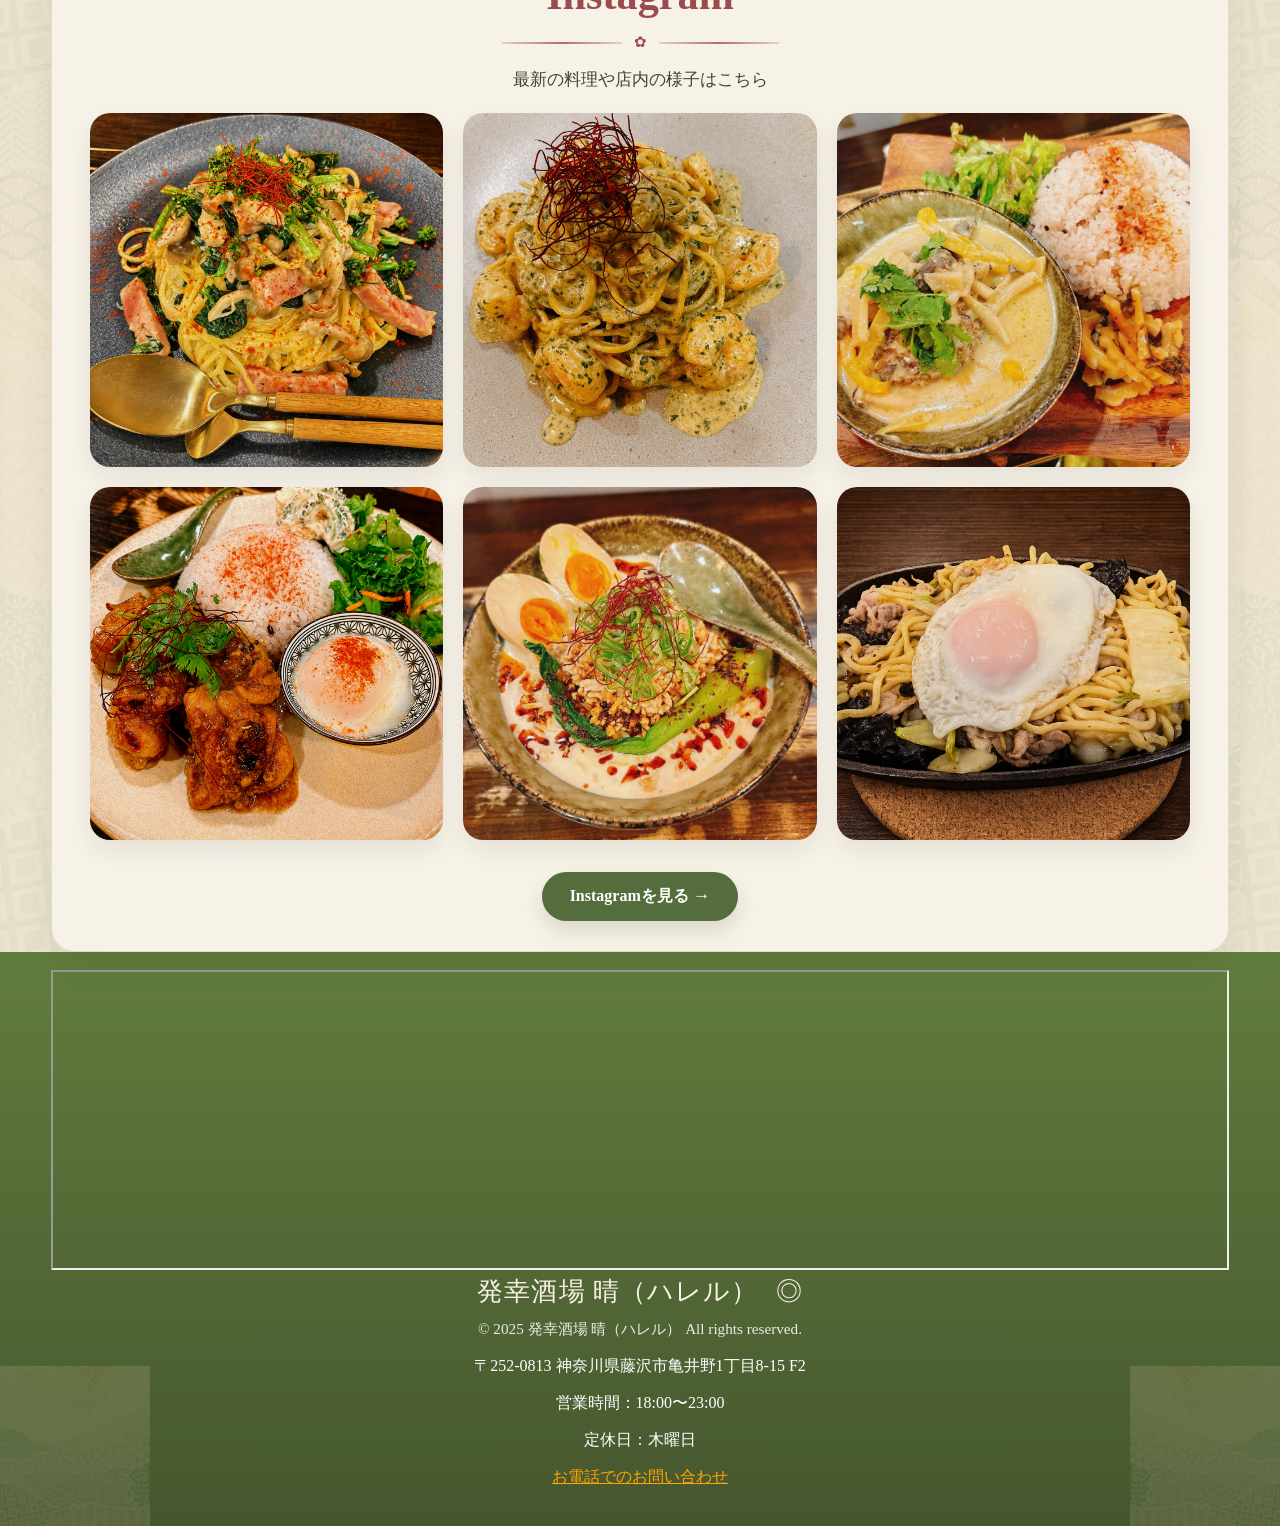
==== commit ff54699b: "Add files via upload" ====
--- a/index.html
+++ b/index.html
@@ -138,7 +138,7 @@
 
   <footer class="footer">
     <div class="footer-inner container">
-      <iframe src="https://www.google.com/maps/embed?pb=!1m18!1m12!1m3!1d203.3039833278567!2d139.47133561794013!3d35.38383555094961!2m3!1f0!2f0!3f0!3m2!1i1024!2i768!4f13.1!3m3!1m2!1s0x601851a195106abb%3A0xd356139237eff7a1!2z55m65bm46YWS5aC0IOaZtOOAkOODj-ODrOODq-OAkQ!5e0!3m2!1sja!2sjp!4v1776880212217!5m2!1sja!2sjp" width="100%" height="300" style="border:0;" allowfullscreen="" loading="lazy" referrerpolicy="no-referrer-when-downgrade"></iframe>
+      <iframe src="https://www.google.com/maps/embed?pb=!1m18!1m12!1m3!1d203.3039833278567!2d139.47133561794013!3d35.38383555094961!2m3!1f0!2f0!3f0!3m2!1i1024!2i768!4f13.1!3m3!1m2!1s0x601851a195106abb%3A0xd356139237eff7a1!2z55m65bm46YWS5aC0IOaZtOOAkOODj-ODrOODq-OAkQ!5e0!3m2!1sja!2sjp!4v1776880212217!5m2!1sja!2sjp" class="map" width="100%" height="300" allowfullscreen="" loading="lazy" title="発幸酒場　晴　の所在地マップ"></iframe>
       <p class="footer-title">
         発幸酒場 晴（ハレル）
         <span>◎</span>
--- a/style.css
+++ b/style.css
@@ -138,8 +138,8 @@
   margin: 0 auto;
   object-fit: cover;
   filter: saturate(0.98) contrast(1.02);
+  -webkit-mask-image: radial-gradient(circle at center, rgba(0, 0, 0, 1) 58%, rgba(0, 0, 0, 0) 84%);
   mask-image: radial-gradient(circle at center, rgba(0, 0, 0, 1) 58%, rgba(0, 0, 0, 0) 84%);
-  -webkit-mask-image: radial-gradient(circle at center, rgba(0, 0, 0, 1) 58%, rgba(0, 0, 0, 0) 84%);
 }
 
 .hero-logo {
@@ -194,8 +194,8 @@
   border-radius: var(--radius);
   box-shadow: var(--shadow);
 
+  -webkit-backdrop-filter: blur(2px);
   backdrop-filter: blur(2px);
-  -webkit-backdrop-filter: blur(2px);
 }
 
 /* intro */
@@ -400,22 +400,32 @@
 
 
 /* responsive */
-@media (max-width: 1200px) {
+@media (max-width: 1100px) {
   .hero-inner {
-    grid-template-columns: 1fr;
+    grid-template-columns: 1fr 1fr;
     text-align: center;
   }
 
   .hero-copy {
+    max-width: 100%;
     padding-top: 18px;
   }
 
-  .hero-visual {
-    min-height: auto;
-  }
+  .hero-copy h1 {
+    font-size: 1rem;
+    white-space: normal;
+  }
+
+  .hero-text {
+    font-size: 1rem;
+    max-width: 360px;
+  }
+
+  
 
   .hero-main-photo {
-    width: min(100%, 560px);
+    width: 100%;
+    max-width: 500px;
   }
 
   .hero-logo {
@@ -424,7 +434,7 @@
   left: 50%;
   transform: translate(-50%, -50%);
   
-  width: 110px;
+  width: 95px;
   z-index: 2;
 
   filter: drop-shadow(0 12px 28px rgba(0, 0, 0, 0.25));
@@ -432,10 +442,16 @@
 
   .intro-card {
     grid-template-columns: 1fr;
+    gap: 24pz;
+  }
+
+  .intro-image img {
+    height: 360px;
   }
 
   .insta-gallery {
-    grid-template-columns: repeat(3, minmax(0, 1fr));
+    grid-template-columns: repeat(2, minmax(0, 1fr));
+    gap: 16px;
   }
 }
 
@@ -445,22 +461,22 @@
   }
 
   .hero {
-    min-height: auto;
     padding: 24px 0 20px;
   }
 
   .hero-inner {
+    grid-template-columns: 1fr;
     gap: 18px;
   }
 
   .hero-copy {
     order: 2;
     padding-top: 0;
+    max-width: 100%;
   }
 
   .hero-visual {
     order: 1;
-    min-height: auto;
   }
 
   .hero-copy h1 {
@@ -475,6 +491,7 @@
 
   .hero-main-photo {
     width: 100%;
+    max-width: 100%;
   }
 
   .hero-logo {
@@ -498,6 +515,10 @@
     padding: 20px;
   }
 
+  .intro-image img {
+    height: 260px;
+  }
+
   .intro-text p,
   .instagram-lead,
   .hero-text {
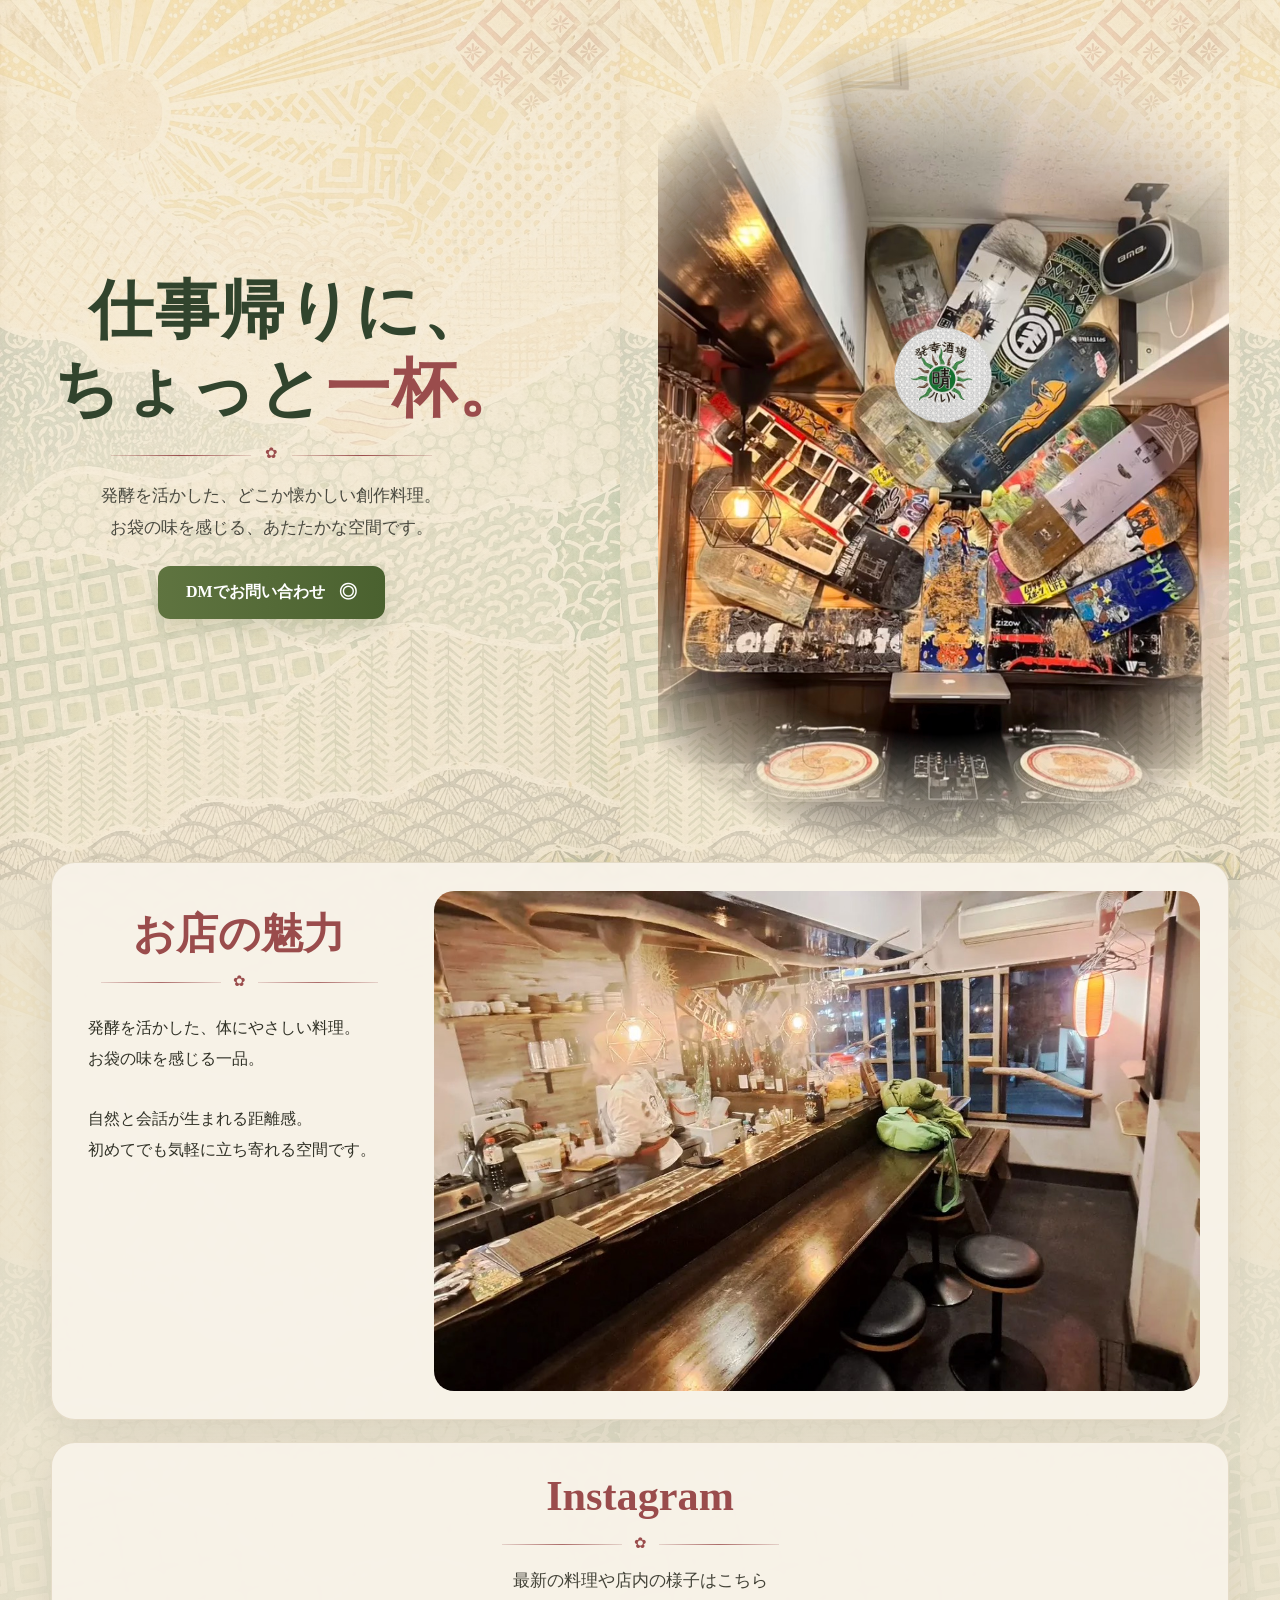
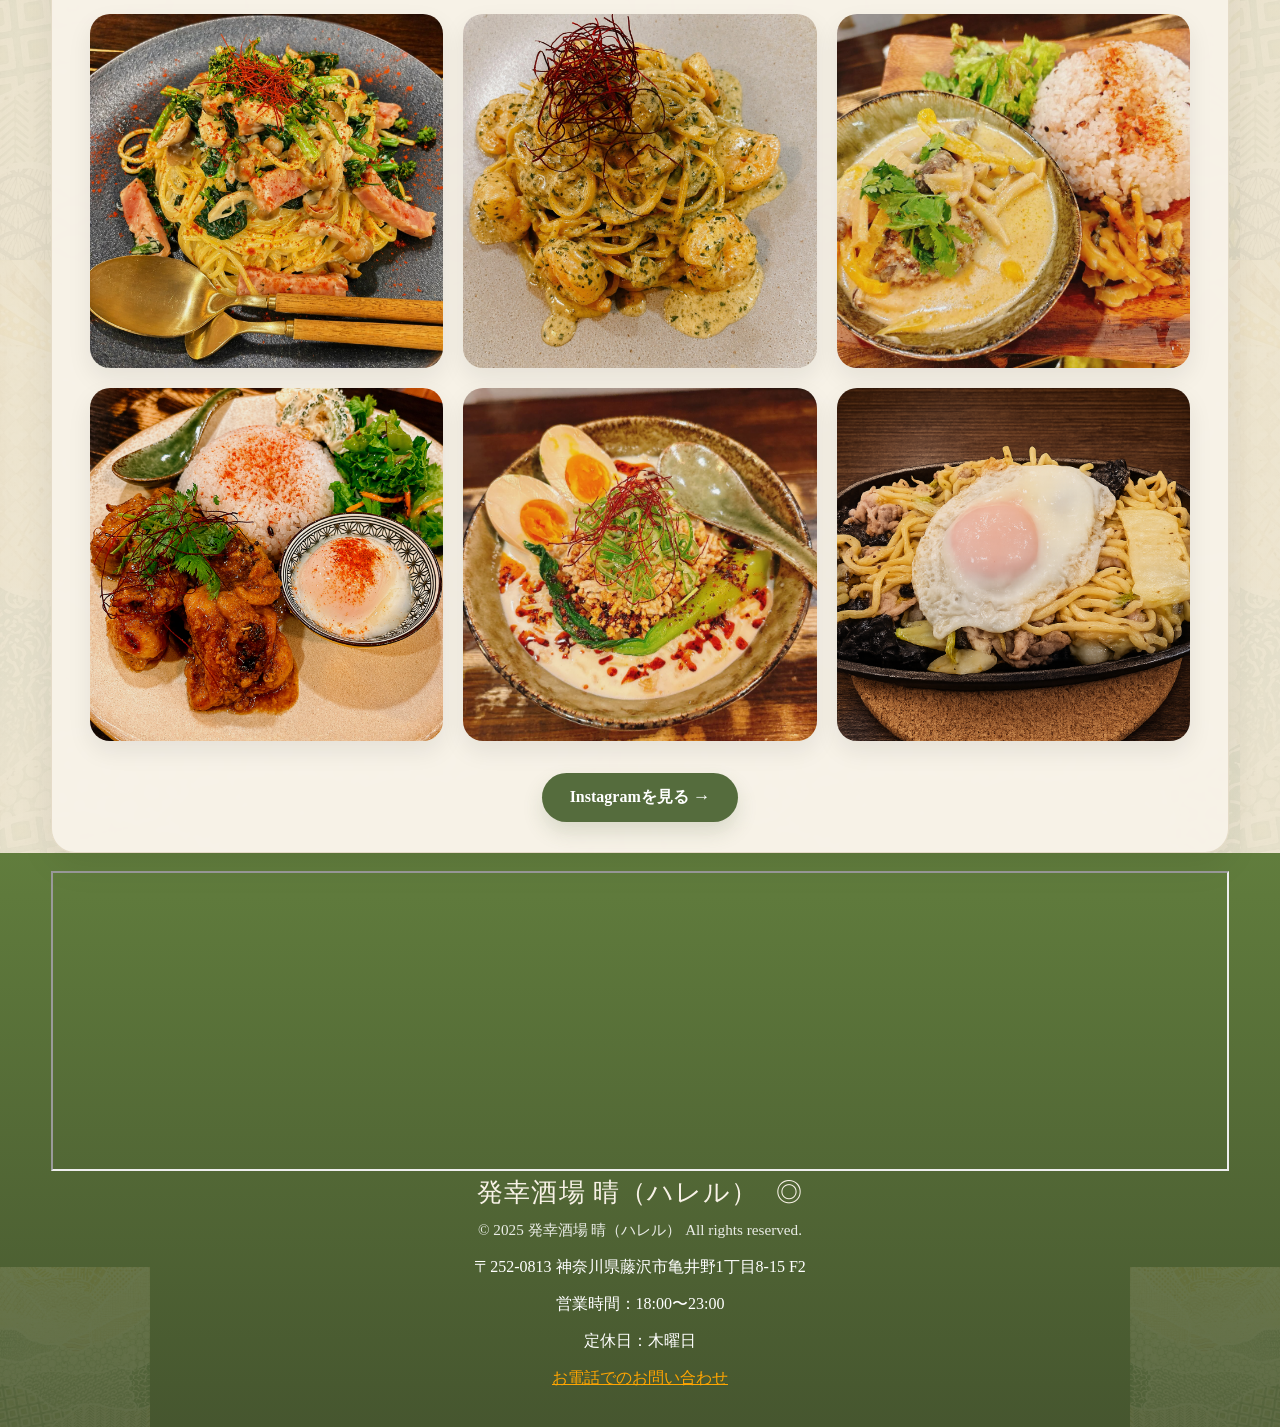
==== commit fbfa1a49: "Add files via upload" ====
--- a/index.html
+++ b/index.html
@@ -6,12 +6,12 @@
 
   <title>発幸酒場 晴（ハレル）｜六会日大前駅近くの居酒屋</title>
   <meta name="description" content="六会日大前駅徒歩3分。発酵を活かした体にやさしい料理と日替わりメニュー、お酒が楽しめる発幸酒場 晴（ハレル）。仕事帰りに気軽に立ち寄れる居酒屋です。" />
-  <link rel="canonical" href="https://nozojj.github.io/hareru-izakaya-site/" />
+  <link rel="canonical" href="https://hareru-izakaya.com/" />
 
   <meta property="og:title" content="発幸酒場 晴（ハレル）｜六会日大前駅近くの居酒屋" />
   <meta property="og:description" content="発酵を活かした体にやさしい料理と日替わりメニュー、お酒が楽しめる居酒屋。" />
-  <meta property="og:image" content="https://nozojj.github.io/hareru-izakaya-site/ogp.png" />
-  <meta property="og:url" content="https://nozojj.github.io/hareru-izakaya-site/" />
+  <meta property="og:image" content="https://hareru-izakaya.com/ogp.png" />
+  <meta property="og:url" content="https://hareru-izakaya.com/" />
   <meta property="og:type" content="website" />
   <meta property="og:site_name" content="発幸酒場 晴（ハレル）" />
   <meta property="og:locale" content="ja_JP" />
--- a/style.css
+++ b/style.css
@@ -61,13 +61,14 @@
   position: relative;
   z-index: 1;
   display: grid;
-  grid-template-columns: 440px minmax(0, 1fr);
+  grid-template-columns: 1fr 1fr;
   align-items: center;
   gap: 36px;
 }
 
 .hero-copy {
   max-width: 440px;
+  margin-top: 0 auto;
   display: flex;
   flex-direction: column;
   justify-content: center;
@@ -82,6 +83,8 @@
   letter-spacing: 0.03em;
   color: #31442d;
   white-space: nowrap;
+  position: relative;
+  left: 18px;
 }
 
 .hero-copy h1 .accent {
@@ -414,6 +417,8 @@
   .hero-copy h1 {
     font-size: 1rem;
     white-space: normal;
+    position: relative;
+    left: 16px;
   }
 
   .hero-text {
